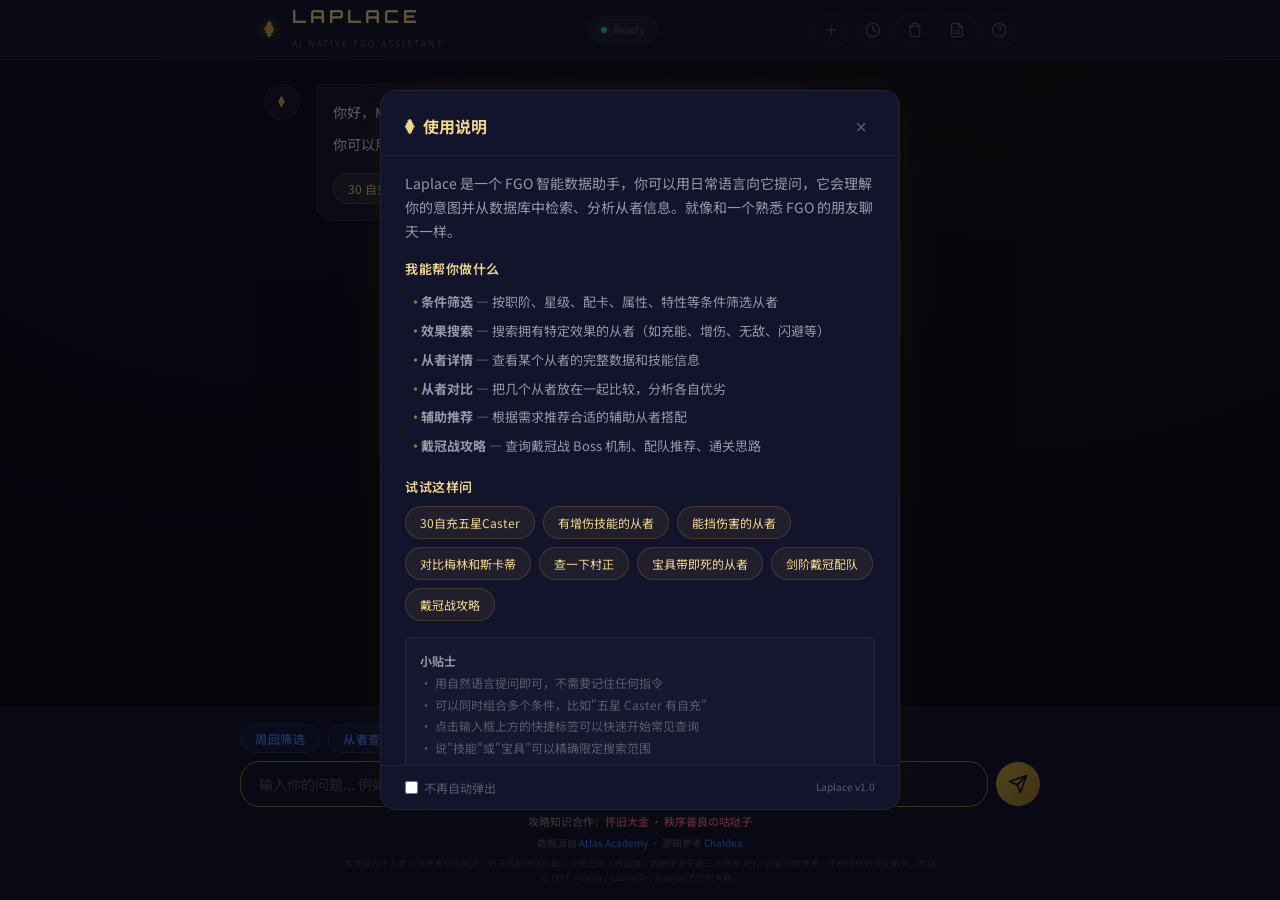
==== demo/index.html @ a83259a7 "feat(clarification): 执行层反馈式 Clarification 机制 - lookup_servant 改为 execute() 实现，保留所有匹配候选 - SkillExecut" ====
<!DOCTYPE html>
<html lang="zh-CN">
<head>
  <meta charset="UTF-8">
  <meta name="viewport" content="width=device-width, initial-scale=1.0">
  <meta name="description" content="Laplace — AI Native 对话式 FGO 数据助手">
  <title>Laplace — FGO 智能助手</title>
  <link rel="icon" type="image/svg+xml" href="favicon.svg">
  <link rel="preconnect" href="https://fonts.loli.net" crossorigin>
  <link rel="preconnect" href="https://gstatic.loli.net" crossorigin>
  <link href="https://fonts.loli.net/css2?family=Noto+Sans+SC:wght@400;500;700&family=Orbitron:wght@600;700&display=swap" rel="stylesheet">
  <link rel="stylesheet" href="style.css?v=18">
  <script src="marked.min.js"></script>
</head>
<body>
  <!-- Header -->
  <header id="app-header">
    <div class="header-content">
      <div class="logo-group">
        <div class="logo-icon">⧫</div>
        <div class="logo-text">
          <h1>LAPLACE</h1>
          <span class="tagline">AI Native FGO Assistant</span>
        </div>
      </div>
      <div class="model-badge" id="model-badge" title="当前 AI 模型">
        <span class="model-dot"></span>
        <span id="model-name">Ready</span>
      </div>
      <div class="header-actions">
        <button id="new-chat-btn" class="icon-btn" title="新建对话">
          <svg width="16" height="16" viewBox="0 0 24 24" fill="none" stroke="currentColor" stroke-width="2" stroke-linecap="round" stroke-linejoin="round">
            <line x1="12" y1="5" x2="12" y2="19"></line>
            <line x1="5" y1="12" x2="19" y2="12"></line>
          </svg>
        </button>
        <button id="history-btn" class="icon-btn" title="历史会话">
          <svg width="16" height="16" viewBox="0 0 24 24" fill="none" stroke="currentColor" stroke-width="2" stroke-linecap="round" stroke-linejoin="round">
            <circle cx="12" cy="12" r="10"></circle>
            <polyline points="12 6 12 12 16 14"></polyline>
          </svg>
        </button>
        <button id="clear-btn" class="icon-btn" title="清空当前对话">
          <svg width="16" height="16" viewBox="0 0 24 24" fill="none" stroke="currentColor" stroke-width="2" stroke-linecap="round" stroke-linejoin="round">
            <polyline points="3 6 5 6 21 6"></polyline>
            <path d="M19 6v14a2 2 0 0 1-2 2H7a2 2 0 0 1-2-2V6m3 0V4a2 2 0 0 1 2-2h4a2 2 0 0 1 2 2v2"></path>
          </svg>
        </button>
        <a href="changelog.html" class="icon-btn" title="更新日志" id="changelog-btn">
          <svg width="16" height="16" viewBox="0 0 24 24" fill="none" stroke="currentColor" stroke-width="2" stroke-linecap="round" stroke-linejoin="round">
            <path d="M14 2H6a2 2 0 0 0-2 2v16a2 2 0 0 0 2 2h12a2 2 0 0 0 2-2V8z"></path>
            <polyline points="14 2 14 8 20 8"></polyline>
            <line x1="16" y1="13" x2="8" y2="13"></line>
            <line x1="16" y1="17" x2="8" y2="17"></line>
          </svg>
        </a>
        <button id="help-btn" class="icon-btn" title="使用说明">
          <svg width="16" height="16" viewBox="0 0 24 24" fill="none" stroke="currentColor" stroke-width="2" stroke-linecap="round" stroke-linejoin="round">
            <circle cx="12" cy="12" r="10"></circle>
            <path d="M9.09 9a3 3 0 0 1 5.83 1c0 2-3 3-3 3"></path>
            <line x1="12" y1="17" x2="12.01" y2="17"></line>
          </svg>
        </button>
      </div>
    </div>
  </header>

  <!-- Chat Area -->
  <main id="chat-container">
    <div class="chat-messages" id="chat-messages">
      <!-- Welcome message will be injected by app.js -->
    </div>
  </main>

  <!-- Chat Input -->
  <div id="chat-input-area">
    <div id="preset-bar" class="preset-bar">
      <!-- Preset tabs rendered by app.js -->
    </div>
    <div class="input-wrapper">
      <span id="preset-pill" class="preset-pill hidden"></span>
      <input type="text" id="chat-input" placeholder="输入你的问题... 例如「30 自充的从者有哪些」" autocomplete="off">
      <button id="send-btn" title="发送">
        <svg width="20" height="20" viewBox="0 0 24 24" fill="none" stroke="currentColor" stroke-width="2" stroke-linecap="round" stroke-linejoin="round">
          <line x1="22" y1="2" x2="11" y2="13"></line>
          <polygon points="22 2 15 22 11 13 2 9 22 2"></polygon>
        </svg>
      </button>
    </div>
    <div class="input-footer">
      <span class="credit-line">攻略知识合作：<a href="https://space.bilibili.com/1620123701" target="_blank" class="credit-link">怀旧大金</a> · <a href="https://space.bilibili.com/21840109" target="_blank" class="credit-link">秩序善良の咕哒子</a></span>
      <span>数据源自 <a href="https://atlasacademy.io/" target="_blank">Atlas Academy</a> · 逻辑参考 <a href="https://github.com/chaldea-center/chaldea" target="_blank">Chaldea</a></span>
      <span class="disclaimer">本项目为个人学习与技术验证用途，处于内部测试阶段，尚未正式上线运营。数据来源于第三方开源 API，内容仅供参考，不构成任何商业服务。本站与 TYPE-MOON / Lasengle / Aniplex 无任何关联。</span>
    </div>
  </div>

  <script src="app.js?v=22"></script>
</body>
</html>
---- demo/style.css ----
/* ==============================================
   Laplace — Design System v2
   AI Native Chat UI + FGO Dark Theme
   ============================================== */

/* --- CSS Custom Properties --- */
:root {
  --bg-primary: #0a0b1a;
  --bg-secondary: #12142b;
  --bg-card: #191c3a;
  --bg-card-hover: #222550;
  --bg-glass: rgba(25, 28, 58, 0.85);
  --bg-input: #151730;

  --accent-gold: #d4a843;
  --accent-gold-dim: #9a7a30;
  --accent-blue: #4a7dff;
  --accent-purple: #8b5cf6;
  --accent-cyan: #22d3ee;
  --accent-green: #34d399;

  --text-primary: #e8e6f0;
  --text-secondary: #9896a8;
  --text-muted: #5c5a6e;
  --text-gold: #f0d78c;

  --border-subtle: rgba(255, 255, 255, 0.06);
  --border-gold: rgba(212, 168, 67, 0.3);

  --rarity-5: #f5c842;
  --rarity-4: #d4a843;
  --rarity-3: #c0c0c0;
  --rarity-2: #cd7f32;
  --rarity-1: #cd7f32;
  --rarity-0: #808080;

  --font-body: 'Noto Sans SC', -apple-system, BlinkMacSystemFont, sans-serif;
  --font-display: 'Orbitron', sans-serif;

  --space-xs: 4px;
  --space-sm: 8px;
  --space-md: 16px;
  --space-lg: 24px;
  --space-xl: 32px;
  --space-2xl: 48px;

  --radius-sm: 6px;
  --radius-md: 10px;
  --radius-lg: 16px;
  --radius-xl: 20px;

  --shadow-card: 0 4px 24px rgba(0, 0, 0, 0.4);
  --shadow-glow: 0 0 20px rgba(212, 168, 67, 0.15);

  --header-height: 60px;
  --input-area-height: 100px;
}

/* --- Reset --- */
*, *::before, *::after {
  margin: 0;
  padding: 0;
  box-sizing: border-box;
}

html, body {
  height: 100%;
  scroll-behavior: smooth;
}

body {
  font-family: var(--font-body);
  background: var(--bg-primary);
  color: var(--text-primary);
  line-height: 1.6;
  overflow: hidden;
  display: flex;
  flex-direction: column;
  background-image:
    radial-gradient(ellipse at 20% 0%, rgba(138, 92, 246, 0.08) 0%, transparent 50%),
    radial-gradient(ellipse at 80% 0%, rgba(212, 168, 67, 0.06) 0%, transparent 50%);
}

/* --- Header --- */
#app-header {
  height: var(--header-height);
  flex-shrink: 0;
  background: var(--bg-glass);
  backdrop-filter: blur(20px);
  -webkit-backdrop-filter: blur(20px);
  border-bottom: 1px solid var(--border-subtle);
  z-index: 100;
}

.header-content {
  max-width: 800px;
  height: 100%;
  margin: 0 auto;
  padding: 0 var(--space-lg);
  display: flex;
  align-items: center;
  justify-content: space-between;
  overflow: hidden;
}

.logo-group {
  display: flex;
  align-items: center;
  gap: var(--space-md);
}

.logo-icon {
  font-size: 24px;
  color: var(--accent-gold);
  text-shadow: 0 0 12px rgba(212, 168, 67, 0.5);
  animation: pulse-glow 3s ease-in-out infinite;
}

@keyframes pulse-glow {
  0%, 100% { text-shadow: 0 0 12px rgba(212, 168, 67, 0.5); }
  50% { text-shadow: 0 0 24px rgba(212, 168, 67, 0.8); }
}

.logo-text h1 {
  font-family: var(--font-display);
  font-size: 18px;
  font-weight: 700;
  letter-spacing: 4px;
  color: var(--text-gold);
  line-height: 1.2;
  white-space: nowrap;
}

.tagline {
  font-size: 9px;
  letter-spacing: 2px;
  color: var(--text-muted);
  text-transform: uppercase;
  white-space: nowrap;
}

.model-badge {
  display: flex;
  align-items: center;
  gap: 6px;
  font-size: 11px;
  color: var(--text-muted);
  background: rgba(255,255,255,0.04);
  padding: 4px 12px;
  border-radius: 20px;
  border: 1px solid var(--border-subtle);
}

.model-dot {
  width: 6px;
  height: 6px;
  border-radius: 50%;
  background: var(--accent-green);
  box-shadow: 0 0 6px rgba(52, 211, 153, 0.5);
}

/* --- Chat Container --- */
#chat-container {
  flex: 1;
  overflow-y: auto;
  overflow-x: hidden;
  scroll-behavior: smooth;
}

.chat-messages {
  max-width: 800px;
  margin: 0 auto;
  padding: var(--space-lg);
  padding-bottom: var(--space-2xl);
  display: flex;
  flex-direction: column;
  gap: var(--space-lg);
}

/* --- Messages --- */
.message {
  display: flex;
  gap: var(--space-md);
  animation: msg-fade-in 0.3s ease both;
}

@keyframes msg-fade-in {
  from { opacity: 0; transform: translateY(8px); }
  to { opacity: 1; transform: translateY(0); }
}

.user-message {
  flex-direction: row-reverse;
}

.message-avatar {
  width: 36px;
  height: 36px;
  border-radius: 50%;
  display: flex;
  align-items: center;
  justify-content: center;
  font-size: 16px;
  flex-shrink: 0;
  background: var(--bg-card);
  border: 1px solid var(--border-subtle);
  color: var(--accent-gold);
}

.user-message .message-avatar {
  background: rgba(139, 92, 246, 0.15);
  color: var(--accent-purple);
  border-color: rgba(139, 92, 246, 0.3);
}

.message-content {
  max-width: 85%;
  min-width: 0;
}

.message-bubble {
  padding: var(--space-md);
  border-radius: var(--radius-lg);
  line-height: 1.7;
  font-size: 14px;
}

.assistant-message .message-bubble {
  background: var(--bg-card);
  border: 1px solid var(--border-subtle);
  border-top-left-radius: var(--space-xs);
}

.user-message .message-bubble {
  background: rgba(139, 92, 246, 0.15);
  border: 1px solid rgba(139, 92, 246, 0.2);
  border-top-right-radius: var(--space-xs);
  color: var(--text-primary);
}

.message-bubble p {
  margin-bottom: var(--space-sm);
}

.message-bubble p:last-child {
  margin-bottom: 0;
}

.message-bubble strong {
  color: var(--accent-gold);
  font-weight: 600;
}

.message-bubble ul,
.message-bubble ol {
  margin-top: var(--space-xs);
  margin-bottom: var(--space-sm);
  padding-left: var(--space-xl);
}

.message-bubble li {
  margin-bottom: 4px;
}

/* --- Suggestion Chips --- */
.suggestion-chips {
  display: flex;
  flex-wrap: wrap;
  gap: var(--space-sm);
  margin-top: var(--space-md);
}

.chip {
  background: rgba(212, 168, 67, 0.1);
  border: 1px solid rgba(212, 168, 67, 0.25);
  color: var(--text-gold);
  padding: 6px 14px;
  border-radius: 20px;
  font-size: 12px;
  font-family: var(--font-body);
  cursor: pointer;
  transition: all 0.2s;
}

.chip:hover {
  background: rgba(212, 168, 67, 0.2);
  border-color: var(--accent-gold);
  transform: translateY(-1px);
}

/* --- Servant Cards in Chat --- */
.chat-cards-grid {
  display: flex;
  flex-wrap: wrap;
  gap: var(--space-sm);
  margin-top: var(--space-md);
}

.chat-card {
  background: rgba(0, 0, 0, 0.25);
  border: 1px solid var(--border-subtle);
  border-radius: var(--radius-md);
  display: flex;
  flex-direction: column;
  gap: var(--space-xs);
  padding: var(--space-sm) var(--space-md);
  flex: 1 1 240px;
  max-width: 340px;
  transition: border-color 0.2s, transform 0.2s;
  animation: card-fade-in 0.3s ease both;
}

.chat-card-row {
  display: flex;
  align-items: center;
  gap: var(--space-sm);
}

@keyframes card-fade-in {
  from { opacity: 0; transform: translateY(6px); }
  to { opacity: 1; transform: translateY(0); }
}

.chat-card:hover {
  border-color: var(--border-gold);
  transform: translateY(-2px);
}

.chat-card-face {
  width: 42px;
  height: 42px;
  border-radius: var(--radius-sm);
  overflow: hidden;
  flex-shrink: 0;
  position: relative;
}

.chat-card-face img {
  width: 100%;
  height: 100%;
  object-fit: cover;
  display: block;
}

.chat-card-face-border {
  position: absolute;
  inset: 0;
  border-radius: var(--radius-sm);
  pointer-events: none;
}

.rarity-5 .chat-card-face-border { border: 2px solid var(--rarity-5); box-shadow: 0 0 6px rgba(245, 200, 66, 0.2); }
.rarity-4 .chat-card-face-border { border: 2px solid var(--rarity-4); }
.rarity-3 .chat-card-face-border { border: 2px solid var(--rarity-3); }
.rarity-2 .chat-card-face-border { border: 2px solid var(--rarity-2); }
.rarity-1 .chat-card-face-border { border: 2px solid var(--rarity-1); }
.rarity-0 .chat-card-face-border { border: 2px solid var(--rarity-0); }

.chat-card-info {
  flex: 1;
  min-width: 0;
}

.chat-card-name {
  font-size: 12px;
  font-weight: 700;
  color: var(--text-primary);
  white-space: nowrap;
  overflow: hidden;
  text-overflow: ellipsis;
}

.chat-card-meta {
  font-size: 10px;
  color: var(--text-secondary);
  display: flex;
  align-items: center;
  gap: 6px;
  margin-top: 2px;
}

.chat-card-stars {
  font-size: 9px;
  letter-spacing: 0.5px;
}

.rarity-5 .chat-card-stars { color: var(--rarity-5); }
.rarity-4 .chat-card-stars { color: var(--rarity-4); }
.rarity-3 .chat-card-stars { color: var(--rarity-3); }
.rarity-2 .chat-card-stars { color: var(--rarity-2); }
.rarity-1 .chat-card-stars { color: var(--rarity-1); }
.rarity-0 .chat-card-stars { color: var(--rarity-0); }

.chat-card-charge {
  font-family: var(--font-display);
  font-size: 10px;
  font-weight: 600;
  color: var(--accent-cyan);
  padding: 2px 6px;
  background: rgba(0, 200, 255, 0.08);
  border-radius: var(--radius-sm);
  width: fit-content;
}

.chat-card-tags {
  display: flex;
  flex-wrap: wrap;
  gap: 4px;
  margin-top: 4px;
}

.ce-tag {
  font-size: 10px;
  font-weight: 500;
  color: var(--text-secondary);
  padding: 1px 5px;
  background: rgba(255, 255, 255, 0.04);
  border: 1px solid rgba(255, 255, 255, 0.08);
  border-radius: 3px;
  white-space: nowrap;
}

/* --- Typing Indicator --- */
.typing-indicator {
  display: flex;
  gap: 4px;
  padding: 8px 0;
}

.typing-dot {
  width: 8px;
  height: 8px;
  background: var(--text-muted);
  border-radius: 50%;
  animation: typing-bounce 1.4s ease-in-out infinite;
}

.typing-dot:nth-child(2) { animation-delay: 0.15s; }
.typing-dot:nth-child(3) { animation-delay: 0.3s; }

@keyframes typing-bounce {
  0%, 60%, 100% { transform: translateY(0); opacity: 0.4; }
  30% { transform: translateY(-6px); opacity: 1; }
}

/* --- Thinking Steps --- */
.thinking-steps {
  display: flex;
  flex-direction: column;
  gap: 6px;
  margin-bottom: var(--space-md);
}

.thinking-step {
  display: flex;
  align-items: center;
  gap: var(--space-sm);
  font-size: 12px;
  color: var(--text-secondary);
  animation: msg-fade-in 0.3s ease both;
}

.thinking-step-icon {
  width: 16px;
  height: 16px;
  display: flex;
  align-items: center;
  justify-content: center;
  flex-shrink: 0;
  font-size: 11px;
  transition: color 0.3s ease;
}

.thinking-step-text {
  transition: color 0.3s ease;
}

.thinking-step.active .thinking-step-icon {
  color: var(--accent-gold);
  animation: pulse-glow 1.5s ease-in-out infinite;
}

.thinking-step.active .thinking-step-text {
  color: var(--text-primary);
}

/* 省略号循环动画 — 解决 active 状态静止感 */
.thinking-step.active .thinking-step-text::after {
  content: "";
  animation: ellipsis 1.4s steps(4, end) infinite;
}

@keyframes ellipsis {
  0%  { content: ""; }
  25% { content: "."; }
  50% { content: ".."; }
  75% { content: "..."; }
}

.thinking-step.completed .thinking-step-icon {
  color: var(--accent-green);
  animation: none;
}

.thinking-step.completed .thinking-step-text {
  color: var(--text-muted);
}

.thinking-step.completed .thinking-step-text::after {
  content: none;
}

.thinking-step.error .thinking-step-icon {
  color: #ef4444;
  animation: none;
}

.thinking-step-detail {
  font-size: 11px;
  color: var(--text-muted);
  margin-left: 24px;
  font-family: 'SF Mono', 'Menlo', monospace;
  word-break: break-all;
}

/* --- Stream Reveal (opacity 渐入) --- */
.stream-hidden {
  opacity: 0;
  transform: translateY(6px);
  transition: opacity 0.4s ease, transform 0.4s ease;
}

.chat-cards-grid:not(.stream-hidden),
.markdown-body:not(.stream-hidden) {
  opacity: 1;
  transform: translateY(0);
}

/* --- Stream Cursor --- */
.stream-cursor {
  display: inline-block;
  width: 2px;
  height: 1em;
  background: var(--accent-gold);
  margin-left: 2px;
  vertical-align: text-bottom;
  animation: cursor-blink 0.8s step-end infinite;
}

@keyframes cursor-blink {
  0%, 100% { opacity: 1; }
  50% { opacity: 0; }
}

/* --- Preset Bar (above input) --- */
.preset-bar {
  max-width: 800px;
  margin: 0 auto var(--space-sm);
  display: flex;
  flex-wrap: wrap;
  gap: var(--space-sm);
}

.preset-bar-tab {
  background: rgba(74, 125, 255, 0.08);
  border: 1px solid rgba(74, 125, 255, 0.2);
  color: var(--accent-blue);
  padding: 5px 14px;
  border-radius: 20px;
  font-size: 12px;
  font-family: var(--font-body);
  font-weight: 600;
  cursor: pointer;
  transition: all 0.2s;
  letter-spacing: 0.5px;
}

.preset-bar-tab:hover {
  background: rgba(74, 125, 255, 0.18);
  border-color: var(--accent-blue);
  transform: translateY(-1px);
  box-shadow: 0 2px 8px rgba(74, 125, 255, 0.12);
}

.preset-bar-tab.active {
  background: rgba(74, 125, 255, 0.22);
  border-color: var(--accent-blue);
  color: #fff;
  box-shadow: 0 2px 12px rgba(74, 125, 255, 0.2);
}

.preset-bar-tab:active {
  transform: translateY(0);
}

/* --- Preset Pill (inside input wrapper) --- */
.preset-pill {
  display: inline-flex;
  align-items: center;
  gap: 4px;
  background: rgba(74, 125, 255, 0.15);
  border: 1px solid rgba(74, 125, 255, 0.3);
  color: var(--accent-blue);
  padding: 4px 8px 4px 10px;
  border-radius: 14px;
  font-size: 12px;
  font-weight: 600;
  white-space: nowrap;
  flex-shrink: 0;
  animation: pill-pop-in 0.15s ease both;
}

.preset-pill.hidden {
  display: none;
}

@keyframes pill-pop-in {
  from { opacity: 0; transform: scale(0.9); }
  to { opacity: 1; transform: scale(1); }
}

.preset-pill-icon {
  font-size: 10px;
  opacity: 0.7;
}

.preset-pill-label {
  letter-spacing: 0.3px;
}

.preset-pill-close {
  background: none;
  border: none;
  color: var(--accent-blue);
  font-size: 14px;
  line-height: 1;
  cursor: pointer;
  padding: 0 2px;
  opacity: 0.6;
  transition: opacity 0.15s;
}

.preset-pill-close:hover {
  opacity: 1;
}

/* --- Chat Input Area --- */
#chat-input-area {
  flex-shrink: 0;
  background: var(--bg-glass);
  backdrop-filter: blur(20px);
  -webkit-backdrop-filter: blur(20px);
  border-top: 1px solid var(--border-subtle);
  padding: var(--space-md) var(--space-lg);
}

.input-wrapper {
  max-width: 800px;
  margin: 0 auto;
  display: flex;
  align-items: center;
  gap: var(--space-sm);
}

#chat-input {
  flex: 1;
  background: var(--bg-input);
  border: 1px solid var(--border-subtle);
  color: var(--text-primary);
  padding: 12px 18px;
  border-radius: var(--radius-xl);
  font-family: var(--font-body);
  font-size: 14px;
  outline: none;
  transition: border-color 0.25s;
}

#chat-input:focus {
  border-color: var(--accent-gold-dim);
}

#chat-input::placeholder {
  color: var(--text-muted);
}

#send-btn {
  width: 44px;
  height: 44px;
  border-radius: 50%;
  background: linear-gradient(135deg, var(--accent-gold) 0%, var(--accent-gold-dim) 100%);
  border: none;
  color: var(--bg-primary);
  cursor: pointer;
  display: flex;
  align-items: center;
  justify-content: center;
  flex-shrink: 0;
  transition: transform 0.2s, box-shadow 0.2s;
}

#send-btn:hover {
  transform: scale(1.05);
  box-shadow: 0 0 16px rgba(212, 168, 67, 0.4);
}

#send-btn:active {
  transform: scale(0.95);
}

#send-btn:disabled {
  opacity: 0.4;
  cursor: not-allowed;
  transform: none;
  box-shadow: none;
}

.input-footer {
  max-width: 800px;
  margin: 6px auto 0;
  text-align: center;
  font-size: 10px;
  color: var(--text-muted);
}

.input-footer a {
  color: var(--accent-blue);
  text-decoration: none;
}

.input-footer a:hover {
  color: var(--accent-cyan);
}

.input-footer .credit-line {
  display: block;
  margin-bottom: 4px;
  font-size: 11px;
  color: var(--text-secondary, #aaa);
}

.input-footer .credit-link {
  color: #FB7299;
  text-decoration: none;
  font-weight: 500;
}

.input-footer .credit-link:hover {
  color: #ff8fab;
  text-decoration: underline;
}

.input-footer .disclaimer {
  display: block;
  margin-top: 6px;
  font-size: 9px;
  color: var(--text-muted);
  opacity: 0.6;
  line-height: 1.5;
  max-width: 600px;
  margin-left: auto;
  margin-right: auto;
}

/* --- Error State --- */
.error-bubble {
  background: rgba(239, 68, 68, 0.1) !important;
  border-color: rgba(239, 68, 68, 0.2) !important;
  color: #fca5a5 !important;
}

/* --- Scrollbar --- */
#chat-container::-webkit-scrollbar {
  width: 6px;
}

#chat-container::-webkit-scrollbar-track {
  background: transparent;
}

#chat-container::-webkit-scrollbar-thumb {
  background: rgba(255, 255, 255, 0.1);
  border-radius: 3px;
}

#chat-container::-webkit-scrollbar-thumb:hover {
  background: rgba(255, 255, 255, 0.2);
}

/* --- Responsive --- */
@media (max-width: 768px) {
  /* Header: 隐藏 model-badge，缩小间距 */
  .model-badge { display: none; }
  .header-content { padding: 0 var(--space-md); }
  .logo-text h1 { font-size: 16px; letter-spacing: 3px; }
  .tagline { font-size: 8px; letter-spacing: 1.5px; }
  .header-actions { gap: 4px; margin-left: 8px; }
  .icon-btn { padding: 5px 6px; }

  /* Chat */
  .chat-messages { padding: var(--space-md); }
  .message-content { max-width: 90%; }
  .chat-card { flex: 0 1 calc(50% - 4px); max-width: none; min-width: 0; padding: var(--space-sm); }
  .chat-card-face { width: 36px; height: 36px; }
  .chat-card-name { font-size: 11px; }
  .chat-card-meta { font-size: 9px; }

  /* Input */
  #chat-input-area { padding: var(--space-sm) var(--space-md); }

  /* Preset bar: 横向滚动 */
  .preset-bar {
    flex-wrap: nowrap;
    overflow-x: auto;
    -webkit-overflow-scrolling: touch;
    scrollbar-width: none;
    padding-bottom: 2px;
  }
  .preset-bar::-webkit-scrollbar { display: none; }
  .preset-bar-tab { white-space: nowrap; flex-shrink: 0; }

  /* Help modal */
  .help-modal { width: 95%; max-height: 85vh; }
  .help-modal-body { padding: 12px 16px 16px; }
}

@media (max-width: 480px) {
  /* Header: 隐藏 tagline，进一步缩小 logo */
  .tagline { display: none; }
  .logo-text h1 { font-size: 15px; letter-spacing: 2px; }
  .logo-icon { font-size: 20px; }
  .logo-group { gap: var(--space-sm); }

  /* Input: 缩小 */
  #chat-input { padding: 10px 14px; font-size: 13px; }
  #send-btn { width: 40px; height: 40px; }

  /* Message: 头像缩小 */
  .message-avatar { width: 30px; height: 30px; font-size: 14px; }
  .message-bubble { font-size: 13px; padding: 12px; }

  /* Footer disclaimer 缩小 */
  .input-footer .disclaimer { font-size: 8px; }
}

@media (max-width: 360px) {
  /* 极窄屏：最小化 header */
  .logo-text h1 { font-size: 14px; letter-spacing: 1px; }
  .logo-icon { font-size: 18px; }
  .logo-group { gap: 6px; }
  .header-actions { gap: 2px; }
  .icon-btn { padding: 4px 5px; }

  /* 隐藏 disclaimer，太窄放不下 */
  .input-footer .disclaimer { display: none; }
}

/* --- Debug Panel (Ctrl+D) --- */
.debug-panel {
  position: fixed;
  bottom: 0;
  left: 0;
  right: 0;
  height: 36px;
  background: rgba(10, 11, 26, 0.92);
  border-top: 1px solid rgba(212, 168, 67, 0.3);
  display: flex;
  align-items: center;
  gap: 12px;
  padding: 0 16px;
  font-family: "SF Mono", "Fira Code", monospace;
  font-size: 12px;
  z-index: 9999;
  transition: transform 0.2s ease, opacity 0.2s ease;
}

.debug-panel.hidden {
  transform: translateY(100%);
  opacity: 0;
  pointer-events: none;
}

.debug-label {
  background: var(--accent-gold-dim);
  color: #000;
  font-size: 10px;
  font-weight: 700;
  padding: 2px 6px;
  border-radius: 3px;
  letter-spacing: 0.5px;
}

.debug-trace {
  color: var(--text-secondary);
}

.debug-trace #debug-trace-id {
  color: var(--accent-cyan);
  font-weight: 600;
}

.debug-copy {
  background: transparent;
  border: 1px solid var(--text-muted);
  color: var(--text-secondary);
  font-size: 11px;
  padding: 2px 8px;
  border-radius: 4px;
  cursor: pointer;
  transition: all 0.15s ease;
}

.debug-copy:hover {
  border-color: var(--accent-cyan);
  color: var(--accent-cyan);
}

/* --- Send Button Stop Mode --- */
#send-btn.stop-mode {
  background: linear-gradient(135deg, #e74c3c 0%, #c0392b 100%);
  animation: stop-pulse 1.5s ease-in-out infinite;
}
#send-btn.stop-mode:hover {
  box-shadow: 0 0 16px rgba(231, 76, 60, 0.5);
}
@keyframes stop-pulse {
  0%, 100% { opacity: 1; }
  50% { opacity: 0.75; }
}

/* --- Skeleton Placeholder --- */
.skeleton-placeholder { padding: 8px 0; }
.skeleton-line {
  height: 12px;
  margin-bottom: 10px;
  border-radius: 6px;
  background: linear-gradient(90deg, var(--bg-card) 25%, var(--bg-card-hover) 50%, var(--bg-card) 75%);
  background-size: 200% 100%;
  animation: shimmer 1.5s infinite;
}
.skeleton-line.w80 { width: 80%; }
.skeleton-line.w60 { width: 60%; }
.skeleton-line.w40 { width: 40%; }
@keyframes shimmer { to { background-position: -200% 0; } }

/* --- Toast --- */
.toast {
  position: fixed;
  bottom: 60px;
  left: 50%;
  transform: translateX(-50%) translateY(20px);
  padding: 10px 24px;
  border-radius: 8px;
  font-size: 13px;
  font-family: var(--font-body);
  z-index: 10000;
  opacity: 0;
  transition: opacity 0.3s, transform 0.3s;
  pointer-events: none;
  max-width: 90%;
  text-align: center;
}
.toast.visible {
  opacity: 1;
  transform: translateX(-50%) translateY(0);
}
.toast-error {
  background: rgba(239, 68, 68, 0.9);
  color: #fff;
  border: 1px solid rgba(239, 68, 68, 0.4);
}

/* --- Header Actions (History + Clear) --- */
.header-actions {
  display: flex;
  gap: 8px;
  margin-left: 12px;
}

.icon-btn {
  background: none;
  border: 1px solid var(--border-subtle);
  border-radius: 8px;
  padding: 6px 8px;
  color: var(--text-muted);
  cursor: pointer;
  transition: color 0.2s, border-color 0.2s;
  display: flex;
  align-items: center;
  justify-content: center;
}
.icon-btn:hover {
  color: var(--accent-gold);
  border-color: var(--border-gold);
}

/* --- History Panel --- */
.history-overlay {
  position: fixed;
  inset: 0;
  background: rgba(0, 0, 0, 0.5);
  z-index: 8000;
  opacity: 0;
  transition: opacity 0.25s ease;
  pointer-events: none;
}
.history-overlay.visible {
  opacity: 1;
  pointer-events: auto;
}

.history-panel {
  position: fixed;
  top: 0;
  left: 0;
  bottom: 0;
  width: 280px;
  background: var(--bg-secondary);
  border-right: 1px solid var(--border-subtle);
  z-index: 8001;
  transform: translateX(-100%);
  transition: transform 0.25s ease;
  display: flex;
  flex-direction: column;
}
.history-panel.visible {
  transform: translateX(0);
}

.history-panel-header {
  padding: 16px;
  border-bottom: 1px solid var(--border-subtle);
  display: flex;
  align-items: center;
  justify-content: space-between;
  flex-shrink: 0;
}
.history-panel-header h3 {
  font-size: 14px;
  font-weight: 600;
  color: var(--text-primary);
}
.history-header-actions {
  display: flex;
  align-items: center;
  gap: 8px;
}
.history-clear-all-btn {
  background: none;
  border: 1px solid rgba(239, 68, 68, 0.3);
  color: #fca5a5;
  font-size: 11px;
  padding: 3px 10px;
  border-radius: 4px;
  cursor: pointer;
  transition: all 0.2s;
}
.history-clear-all-btn:hover {
  background: rgba(239, 68, 68, 0.15);
  border-color: rgba(239, 68, 68, 0.5);
}
.history-close-btn {
  background: none;
  border: none;
  color: var(--text-muted);
  cursor: pointer;
  font-size: 18px;
  padding: 4px;
  transition: color 0.2s;
}
.history-close-btn:hover { color: var(--text-primary); }

.history-list {
  flex: 1;
  overflow-y: auto;
  padding: 8px;
}

.history-item {
  padding: 10px 12px;
  border-radius: var(--radius-sm);
  transition: background 0.15s;
  margin-bottom: 4px;
  display: flex;
  align-items: center;
  gap: 8px;
}
.history-item:hover {
  background: rgba(255, 255, 255, 0.05);
}
.history-item-body {
  flex: 1;
  min-width: 0;
  cursor: pointer;
}
.history-item-preview {
  font-size: 13px;
  color: var(--text-primary);
  white-space: nowrap;
  overflow: hidden;
  text-overflow: ellipsis;
}
.history-item-time {
  font-size: 10px;
  color: var(--text-muted);
  margin-top: 2px;
}
.history-item-delete {
  background: none;
  border: none;
  color: var(--text-muted);
  cursor: pointer;
  font-size: 16px;
  padding: 2px 6px;
  border-radius: 4px;
  opacity: 0;
  transition: opacity 0.15s, color 0.15s;
  flex-shrink: 0;
}
.history-item:hover .history-item-delete {
  opacity: 1;
}
.history-item-delete:hover {
  color: #ef4444;
}
.history-empty {
  text-align: center;
  color: var(--text-muted);
  font-size: 13px;
  padding: 32px 16px;
}

/* --- Help Modal --- */
.help-overlay {
  position: fixed;
  inset: 0;
  background: rgba(0, 0, 0, 0.6);
  z-index: 9000;
  opacity: 0;
  transition: opacity 0.25s ease;
  pointer-events: none;
  display: flex;
  align-items: center;
  justify-content: center;
}
.help-overlay.visible {
  opacity: 1;
  pointer-events: auto;
}

.help-modal {
  background: var(--bg-secondary);
  border: 1px solid var(--border-subtle);
  border-radius: var(--radius-lg);
  width: 90%;
  max-width: 520px;
  max-height: 80vh;
  display: flex;
  flex-direction: column;
  box-shadow: var(--shadow-card), 0 0 40px rgba(212, 168, 67, 0.08);
  transform: scale(0.95) translateY(10px);
  transition: transform 0.25s ease;
}
.help-overlay.visible .help-modal {
  transform: scale(1) translateY(0);
}

.help-modal-header {
  padding: 20px 24px 12px;
  display: flex;
  align-items: center;
  justify-content: space-between;
  border-bottom: 1px solid var(--border-subtle);
  flex-shrink: 0;
}
.help-modal-header h3 {
  font-size: 16px;
  font-weight: 700;
  color: var(--text-gold);
  display: flex;
  align-items: center;
  gap: 8px;
}
.help-modal-header h3 .help-icon {
  font-size: 20px;
}
.help-close-btn {
  background: none;
  border: none;
  color: var(--text-muted);
  cursor: pointer;
  font-size: 20px;
  padding: 4px 8px;
  border-radius: var(--radius-sm);
  transition: color 0.2s, background 0.2s;
}
.help-close-btn:hover {
  color: var(--text-primary);
  background: rgba(255, 255, 255, 0.06);
}

.help-modal-body {
  padding: 16px 24px 20px;
  overflow-y: auto;
  flex: 1;
}

.help-welcome {
  font-size: 14px;
  color: var(--text-secondary);
  line-height: 1.7;
  margin-bottom: 16px;
}

.help-section {
  margin-bottom: 16px;
}
.help-section-title {
  font-size: 13px;
  font-weight: 600;
  color: var(--text-gold);
  margin-bottom: 8px;
  letter-spacing: 0.5px;
}
.help-section ul {
  list-style: none;
  padding: 0;
}
.help-section li {
  font-size: 13px;
  color: var(--text-secondary);
  padding: 4px 0;
  padding-left: 16px;
  position: relative;
  line-height: 1.6;
}
.help-section li::before {
  content: "·";
  position: absolute;
  left: 4px;
  color: var(--accent-gold-dim);
  font-weight: bold;
}

.help-examples {
  display: flex;
  flex-wrap: wrap;
  gap: 8px;
  margin-top: 4px;
}
.help-example-chip {
  background: rgba(212, 168, 67, 0.08);
  border: 1px solid rgba(212, 168, 67, 0.2);
  color: var(--text-gold);
  font-size: 12px;
  padding: 6px 14px;
  border-radius: 20px;
  cursor: pointer;
  transition: all 0.2s;
  white-space: nowrap;
}
.help-example-chip:hover {
  background: rgba(212, 168, 67, 0.15);
  border-color: rgba(212, 168, 67, 0.4);
  transform: translateY(-1px);
}

.help-tips {
  font-size: 12px;
  color: var(--text-muted);
  line-height: 1.8;
  padding: 12px 14px;
  background: rgba(255, 255, 255, 0.02);
  border-radius: var(--radius-sm);
  border: 1px solid var(--border-subtle);
}
.help-tips strong {
  color: var(--text-secondary);
}

.help-modal-footer {
  padding: 12px 24px;
  border-top: 1px solid var(--border-subtle);
  display: flex;
  align-items: center;
  justify-content: space-between;
  flex-shrink: 0;
}
.help-dismiss-label {
  font-size: 12px;
  color: var(--text-muted);
  display: flex;
  align-items: center;
  gap: 6px;
  cursor: pointer;
  user-select: none;
}
.help-dismiss-label input[type="checkbox"] {
  accent-color: var(--accent-gold);
}
.help-version {
  font-size: 10px;
  color: var(--text-muted);
}

/* --- Rating Buttons --- */
.rating-group {
  display: flex;
  align-items: center;
  gap: 6px;
  margin-top: 16px;
  padding-top: 14px;
  border-top: 1px solid rgba(255, 255, 255, 0.06);
}

.rating-label {
  font-size: 11px;
  color: var(--text-muted);
  margin-right: 6px;
  letter-spacing: 0.02em;
}

.rating-btn {
  display: inline-flex;
  align-items: center;
  gap: 4px;
  padding: 5px 12px;
  border-radius: 20px;
  border: 1px solid rgba(255, 255, 255, 0.1);
  background: rgba(255, 255, 255, 0.03);
  color: var(--text-muted);
  font-size: 12px;
  cursor: pointer;
  transition: all 0.25s cubic-bezier(0.4, 0, 0.2, 1);
  user-select: none;
  line-height: 1;
}

.rating-btn .rating-emoji {
  font-size: 13px;
  transition: transform 0.25s;
}

.rating-btn:hover:not(:disabled) {
  border-color: rgba(212, 168, 67, 0.4);
  color: var(--text-primary);
  background: rgba(212, 168, 67, 0.06);
  transform: translateY(-1px);
}

.rating-btn:hover:not(:disabled) .rating-emoji {
  transform: scale(1.15);
}

.rating-btn:active:not(:disabled) {
  transform: translateY(0);
}

.rating-btn:disabled {
  opacity: 0.4;
  cursor: default;
  transform: none;
}

.rating-btn.active {
  opacity: 1;
  border-color: var(--accent-gold);
  color: var(--accent-gold);
  background: rgba(212, 168, 67, 0.1);
  box-shadow: 0 0 8px rgba(212, 168, 67, 0.15);
}

.rating-btn.active .rating-emoji {
  transform: scale(1.1);
}

/* ══════════════════════════════════════════════════════════
   Clarification（用户确认）组件
   ══════════════════════════════════════════════════════════ */

.clarification-group {
  margin-top: 4px;
  padding: 16px 18px;
  border-radius: var(--radius-md);
  background: rgba(255, 255, 255, 0.02);
  border: 1px solid var(--border-subtle);
  animation: fadeIn 0.35s ease;
}

.clarification-question {
  font-size: 13px;
  color: var(--text-secondary);
  margin-bottom: 14px;
  font-weight: 400;
  line-height: 1.5;
  letter-spacing: 0.01em;
}

.clarification-btn-row {
  display: flex;
  flex-direction: column;
  gap: 6px;
  margin-bottom: 14px;
  max-height: 280px;
  overflow-y: auto;
  scrollbar-width: thin;
  scrollbar-color: rgba(255, 255, 255, 0.1) transparent;
}

.clarification-option-btn {
  display: flex;
  align-items: center;
  gap: 10px;
  width: 100%;
  padding: 10px 14px;
  border-radius: var(--radius-sm);
  border: 1px solid rgba(255, 255, 255, 0.08);
  background: rgba(255, 255, 255, 0.02);
  color: var(--text-primary);
  font-size: 13px;
  cursor: pointer;
  transition: all 0.2s cubic-bezier(0.4, 0, 0.2, 1);
  text-align: left;
  line-height: 1.4;
}

.clarification-option-btn .option-indicator {
  width: 16px;
  height: 16px;
  border-radius: 50%;
  border: 1.5px solid rgba(255, 255, 255, 0.15);
  flex-shrink: 0;
  transition: all 0.2s ease;
  display: flex;
  align-items: center;
  justify-content: center;
}

.clarification-option-btn .option-label {
  flex: 1;
}

.clarification-option-btn:hover:not(:disabled) {
  border-color: rgba(212, 168, 67, 0.35);
  background: rgba(212, 168, 67, 0.05);
}

.clarification-option-btn:hover:not(:disabled) .option-indicator {
  border-color: rgba(212, 168, 67, 0.5);
}

.clarification-option-btn:disabled {
  opacity: 0.4;
  cursor: default;
}

.clarification-option-btn.selected {
  border-color: rgba(212, 168, 67, 0.5);
  background: rgba(212, 168, 67, 0.08);
}

.clarification-option-btn.selected .option-indicator {
  border-color: var(--accent-gold);
  background: var(--accent-gold);
}

.clarification-option-btn.selected .option-indicator::after {
  content: "✓";
  font-size: 10px;
  color: var(--bg-primary);
  font-weight: 700;
}

.clarification-divider {
  display: flex;
  align-items: center;
  gap: 10px;
  margin-bottom: 10px;
  color: var(--text-muted);
  font-size: 11px;
}

.clarification-divider::before,
.clarification-divider::after {
  content: "";
  flex: 1;
  height: 1px;
  background: var(--border-subtle);
}

.clarification-input-row {
  display: flex;
  gap: 8px;
  align-items: center;
}

.clarification-input {
  flex: 1;
  padding: 9px 14px;
  border-radius: var(--radius-sm);
  border: 1px solid rgba(255, 255, 255, 0.08);
  background: rgba(255, 255, 255, 0.02);
  color: var(--text-primary);
  font-size: 13px;
  outline: none;
  transition: border-color 0.2s ease;
}

.clarification-input:focus {
  border-color: rgba(212, 168, 67, 0.4);
}

.clarification-input::placeholder {
  color: var(--text-muted);
}

.clarification-input:disabled {
  opacity: 0.4;
  cursor: default;
}

.clarification-submit-btn {
  flex-shrink: 0;
  padding: 9px 16px;
  border-radius: var(--radius-sm);
  border: 1px solid rgba(212, 168, 67, 0.3);
  background: rgba(212, 168, 67, 0.08);
  color: var(--accent-gold);
  font-size: 12px;
  font-weight: 500;
  cursor: pointer;
  transition: all 0.2s ease;
  letter-spacing: 0.02em;
}

.clarification-submit-btn:hover:not(:disabled) {
  background: rgba(212, 168, 67, 0.15);
  border-color: rgba(212, 168, 67, 0.5);
}

.clarification-submit-btn:disabled {
  opacity: 0.4;
  cursor: default;
}
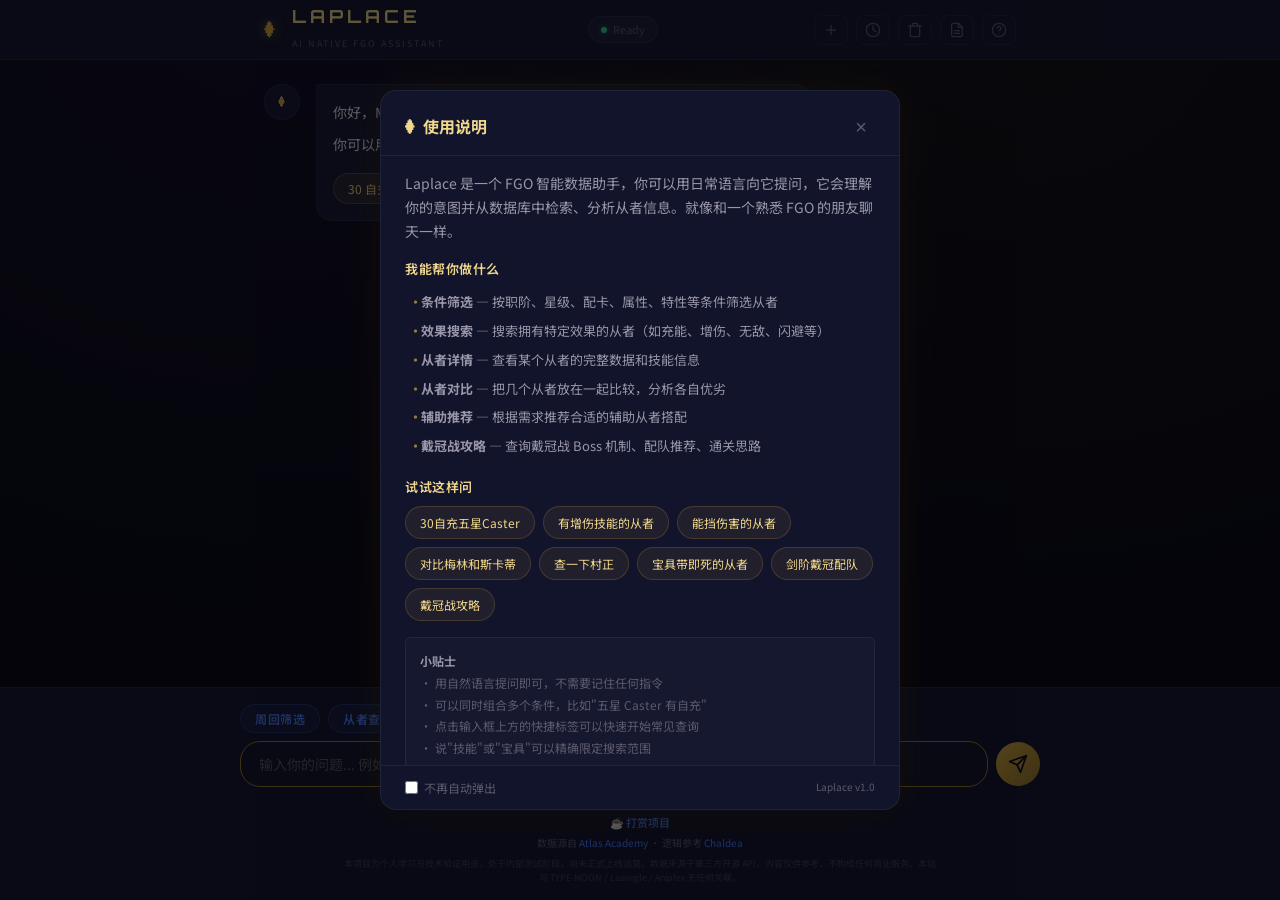
==== commit 3be99ce1: "feat(support): add donation support with afdian and QR codes - Add support modal with afdian link, W" ====
--- a/demo/index.html
+++ b/demo/index.html
@@ -9,7 +9,7 @@
   <link rel="preconnect" href="https://fonts.loli.net" crossorigin>
   <link rel="preconnect" href="https://gstatic.loli.net" crossorigin>
   <link href="https://fonts.loli.net/css2?family=Noto+Sans+SC:wght@400;500;700&family=Orbitron:wght@600;700&display=swap" rel="stylesheet">
-  <link rel="stylesheet" href="style.css?v=18">
+  <link rel="stylesheet" href="style.css?v=19">
   <script src="marked.min.js"></script>
 </head>
 <body>
@@ -89,11 +89,43 @@
     </div>
     <div class="input-footer">
       <span class="credit-line">攻略知识合作：<a href="https://space.bilibili.com/1620123701" target="_blank" class="credit-link">怀旧大金</a> · <a href="https://space.bilibili.com/21840109" target="_blank" class="credit-link">秩序善良の咕哒子</a></span>
+      <span class="support-line"><a href="javascript:void(0)" id="support-btn" class="support-link">☕ 打赏项目</a></span>
       <span>数据源自 <a href="https://atlasacademy.io/" target="_blank">Atlas Academy</a> · 逻辑参考 <a href="https://github.com/chaldea-center/chaldea" target="_blank">Chaldea</a></span>
       <span class="disclaimer">本项目为个人学习与技术验证用途，处于内部测试阶段，尚未正式上线运营。数据来源于第三方开源 API，内容仅供参考，不构成任何商业服务。本站与 TYPE-MOON / Lasengle / Aniplex 无任何关联。</span>
     </div>
   </div>
 
-  <script src="app.js?v=22"></script>
+  <!-- Support Modal -->
+  <div id="support-overlay" class="support-overlay">
+    <div class="support-modal">
+      <button class="help-close-btn" id="support-close-btn">&times;</button>
+      <div class="support-modal-header">
+        <h2>☕ 打赏 Laplace</h2>
+        <p class="support-subtitle">如果 Laplace 帮到了你，可以请作者喝杯咖啡</p>
+      </div>
+      <div class="support-modal-body">
+        <a href="https://afdian.com/a/laplace-fgo" target="_blank" rel="noopener noreferrer" class="support-afdian-btn">
+          <span class="afdian-icon">⚡</span>
+          <span>在爱发电支持</span>
+        </a>
+        <div class="support-qrcode-section">
+          <p class="qrcode-label">或扫码直接支持</p>
+          <div class="qrcode-row">
+            <div class="qrcode-item">
+              <img src="微信收款码.JPG" alt="微信收款码" class="qrcode-img">
+              <span>微信</span>
+            </div>
+            <div class="qrcode-item">
+              <img src="支付宝收款码.JPG" alt="支付宝收款码" class="qrcode-img">
+              <span>支付宝</span>
+            </div>
+          </div>
+        </div>
+      </div>
+      <p class="support-footer-note">所有收入将用于 API 调用和服务器运行成本</p>
+    </div>
+  </div>
+
+  <script src="app.js?v=24"></script>
 </body>
 </html>
--- a/demo/style.css
+++ b/demo/style.css
@@ -852,6 +852,169 @@
 
   /* 隐藏 disclaimer，太窄放不下 */
   .input-footer .disclaimer { display: none; }
+}
+
+/* --- Support / Donation --- */
+.support-line {
+  display: block;
+  margin: 3px 0;
+}
+
+.support-link {
+  color: var(--accent-gold);
+  text-decoration: none;
+  font-weight: 500;
+  font-size: 11px;
+  transition: color 0.2s;
+}
+
+.support-link:hover {
+  color: var(--text-gold);
+  text-decoration: underline;
+}
+
+.support-overlay {
+  position: fixed;
+  inset: 0;
+  background: rgba(0, 0, 0, 0.6);
+  z-index: 9000;
+  opacity: 0;
+  transition: opacity 0.25s ease;
+  pointer-events: none;
+  display: flex;
+  align-items: center;
+  justify-content: center;
+}
+.support-overlay.visible {
+  opacity: 1;
+  pointer-events: auto;
+}
+
+.support-modal {
+  position: relative;
+  background: var(--bg-card);
+  border: 1px solid var(--border-gold);
+  border-radius: var(--radius-lg);
+  max-width: 380px;
+  width: 90%;
+  padding: var(--space-xl) var(--space-lg);
+  text-align: center;
+  box-shadow: 0 24px 80px rgba(0, 0, 0, 0.6), 0 0 40px rgba(212, 168, 67, 0.08);
+  transform: scale(0.95) translateY(10px);
+  transition: transform 0.25s ease;
+}
+.support-overlay.visible .support-modal {
+  transform: scale(1) translateY(0);
+}
+
+.support-modal-header h2 {
+  font-family: var(--font-body);
+  font-size: 20px;
+  font-weight: 700;
+  color: var(--text-gold);
+  margin: 0 0 8px;
+}
+
+.support-subtitle {
+  font-size: 13px;
+  color: var(--text-secondary);
+  margin: 0 0 var(--space-lg);
+  line-height: 1.5;
+}
+
+.support-modal-body {
+  display: flex;
+  flex-direction: column;
+  gap: var(--space-lg);
+}
+
+.support-afdian-btn {
+  display: inline-flex;
+  align-items: center;
+  justify-content: center;
+  gap: 8px;
+  padding: 12px 24px;
+  background: linear-gradient(135deg, var(--accent-gold-dim), var(--accent-gold));
+  color: #0a0b1a;
+  font-size: 15px;
+  font-weight: 700;
+  border-radius: var(--radius-md);
+  text-decoration: none;
+  transition: filter 0.2s, transform 0.15s;
+}
+
+.support-afdian-btn:hover {
+  filter: brightness(1.15);
+  transform: translateY(-1px);
+}
+
+.support-afdian-btn:active {
+  transform: translateY(0);
+}
+
+.afdian-icon {
+  font-size: 18px;
+}
+
+.support-qrcode-section {
+  display: flex;
+  flex-direction: column;
+  align-items: center;
+  gap: var(--space-md);
+}
+
+.qrcode-label {
+  font-size: 12px;
+  color: var(--text-muted);
+  margin: 0;
+}
+
+.qrcode-row {
+  display: flex;
+  gap: var(--space-lg);
+  justify-content: center;
+}
+
+.qrcode-item {
+  display: flex;
+  flex-direction: column;
+  align-items: center;
+  gap: 6px;
+}
+
+.qrcode-item span {
+  font-size: 11px;
+  color: var(--text-secondary);
+}
+
+.qrcode-img {
+  width: 140px;
+  height: 140px;
+  border-radius: var(--radius-sm);
+  border: 2px solid rgba(255, 255, 255, 0.1);
+  background: #fff;
+  object-fit: contain;
+}
+
+.support-footer-note {
+  font-size: 11px;
+  color: var(--text-muted);
+  margin: var(--space-lg) 0 0;
+  opacity: 0.7;
+}
+
+@media (max-width: 480px) {
+  .support-modal {
+    padding: var(--space-lg) var(--space-md);
+  }
+  .qrcode-img {
+    width: 110px;
+    height: 110px;
+  }
+  .support-afdian-btn {
+    font-size: 14px;
+    padding: 10px 20px;
+  }
 }
 
 /* --- Debug Panel (Ctrl+D) --- */
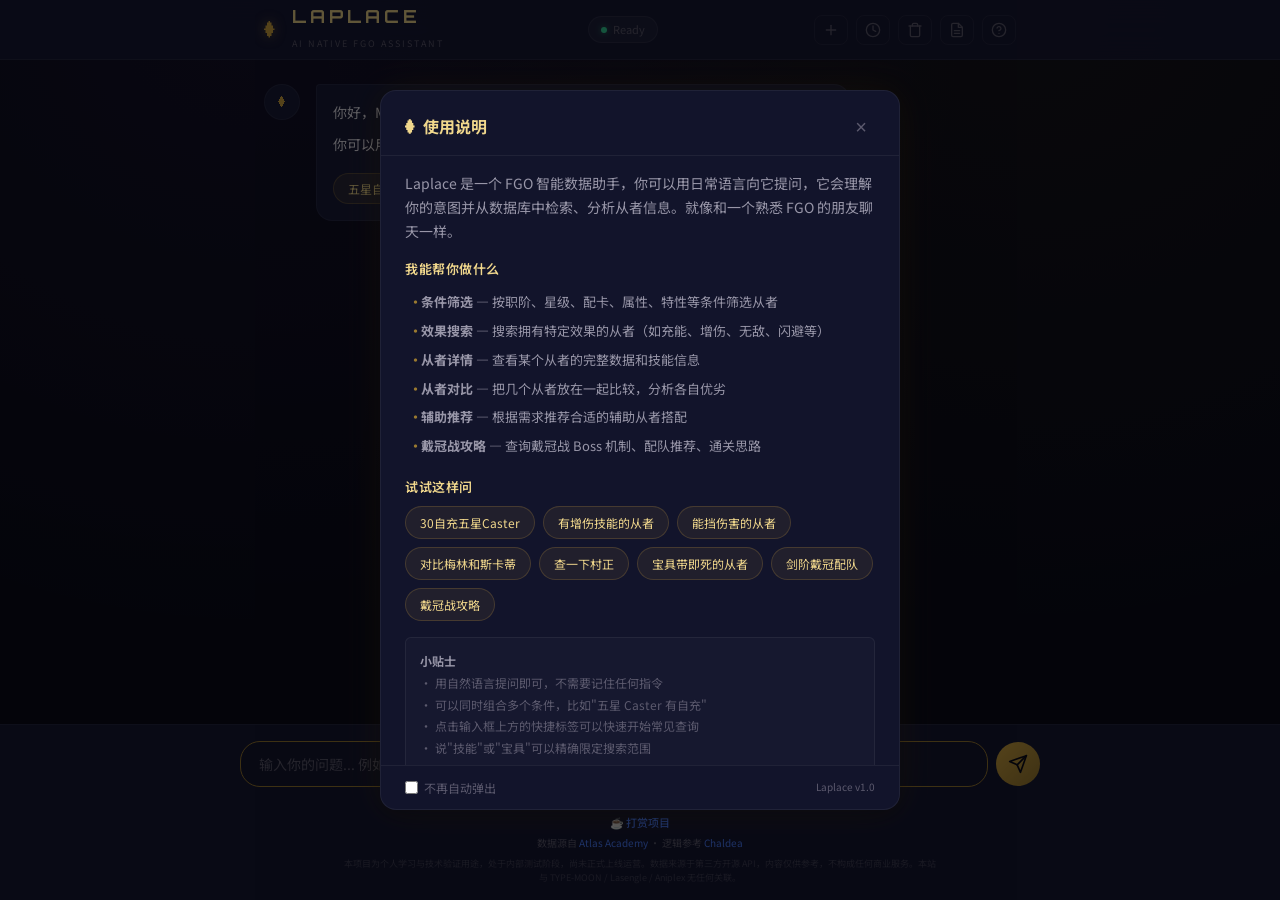
==== commit aa2fd3bc: "refactor(demo): consolidate quick entry — remove preset bar, update welcome chips - Replace 4 homoge" ====
--- a/demo/index.html
+++ b/demo/index.html
@@ -9,7 +9,7 @@
   <link rel="preconnect" href="https://fonts.loli.net" crossorigin>
   <link rel="preconnect" href="https://gstatic.loli.net" crossorigin>
   <link href="https://fonts.loli.net/css2?family=Noto+Sans+SC:wght@400;500;700&family=Orbitron:wght@600;700&display=swap" rel="stylesheet">
-  <link rel="stylesheet" href="style.css?v=19">
+  <link rel="stylesheet" href="style.css?v=20">
   <script src="marked.min.js"></script>
 </head>
 <body>
@@ -74,11 +74,7 @@
 
   <!-- Chat Input -->
   <div id="chat-input-area">
-    <div id="preset-bar" class="preset-bar">
-      <!-- Preset tabs rendered by app.js -->
-    </div>
     <div class="input-wrapper">
-      <span id="preset-pill" class="preset-pill hidden"></span>
       <input type="text" id="chat-input" placeholder="输入你的问题... 例如「30 自充的从者有哪些」" autocomplete="off">
       <button id="send-btn" title="发送">
         <svg width="20" height="20" viewBox="0 0 24 24" fill="none" stroke="currentColor" stroke-width="2" stroke-linecap="round" stroke-linejoin="round">
@@ -126,6 +122,6 @@
     </div>
   </div>
 
-  <script src="app.js?v=24"></script>
+  <script src="app.js?v=25"></script>
 </body>
 </html>
--- a/demo/style.css
+++ b/demo/style.css
@@ -550,98 +550,6 @@
 @keyframes cursor-blink {
   0%, 100% { opacity: 1; }
   50% { opacity: 0; }
-}
-
-/* --- Preset Bar (above input) --- */
-.preset-bar {
-  max-width: 800px;
-  margin: 0 auto var(--space-sm);
-  display: flex;
-  flex-wrap: wrap;
-  gap: var(--space-sm);
-}
-
-.preset-bar-tab {
-  background: rgba(74, 125, 255, 0.08);
-  border: 1px solid rgba(74, 125, 255, 0.2);
-  color: var(--accent-blue);
-  padding: 5px 14px;
-  border-radius: 20px;
-  font-size: 12px;
-  font-family: var(--font-body);
-  font-weight: 600;
-  cursor: pointer;
-  transition: all 0.2s;
-  letter-spacing: 0.5px;
-}
-
-.preset-bar-tab:hover {
-  background: rgba(74, 125, 255, 0.18);
-  border-color: var(--accent-blue);
-  transform: translateY(-1px);
-  box-shadow: 0 2px 8px rgba(74, 125, 255, 0.12);
-}
-
-.preset-bar-tab.active {
-  background: rgba(74, 125, 255, 0.22);
-  border-color: var(--accent-blue);
-  color: #fff;
-  box-shadow: 0 2px 12px rgba(74, 125, 255, 0.2);
-}
-
-.preset-bar-tab:active {
-  transform: translateY(0);
-}
-
-/* --- Preset Pill (inside input wrapper) --- */
-.preset-pill {
-  display: inline-flex;
-  align-items: center;
-  gap: 4px;
-  background: rgba(74, 125, 255, 0.15);
-  border: 1px solid rgba(74, 125, 255, 0.3);
-  color: var(--accent-blue);
-  padding: 4px 8px 4px 10px;
-  border-radius: 14px;
-  font-size: 12px;
-  font-weight: 600;
-  white-space: nowrap;
-  flex-shrink: 0;
-  animation: pill-pop-in 0.15s ease both;
-}
-
-.preset-pill.hidden {
-  display: none;
-}
-
-@keyframes pill-pop-in {
-  from { opacity: 0; transform: scale(0.9); }
-  to { opacity: 1; transform: scale(1); }
-}
-
-.preset-pill-icon {
-  font-size: 10px;
-  opacity: 0.7;
-}
-
-.preset-pill-label {
-  letter-spacing: 0.3px;
-}
-
-.preset-pill-close {
-  background: none;
-  border: none;
-  color: var(--accent-blue);
-  font-size: 14px;
-  line-height: 1;
-  cursor: pointer;
-  padding: 0 2px;
-  opacity: 0.6;
-  transition: opacity 0.15s;
-}
-
-.preset-pill-close:hover {
-  opacity: 1;
 }
 
 /* --- Chat Input Area --- */
@@ -806,17 +714,6 @@
 
   /* Input */
   #chat-input-area { padding: var(--space-sm) var(--space-md); }
-
-  /* Preset bar: 横向滚动 */
-  .preset-bar {
-    flex-wrap: nowrap;
-    overflow-x: auto;
-    -webkit-overflow-scrolling: touch;
-    scrollbar-width: none;
-    padding-bottom: 2px;
-  }
-  .preset-bar::-webkit-scrollbar { display: none; }
-  .preset-bar-tab { white-space: nowrap; flex-shrink: 0; }
 
   /* Help modal */
   .help-modal { width: 95%; max-height: 85vh; }
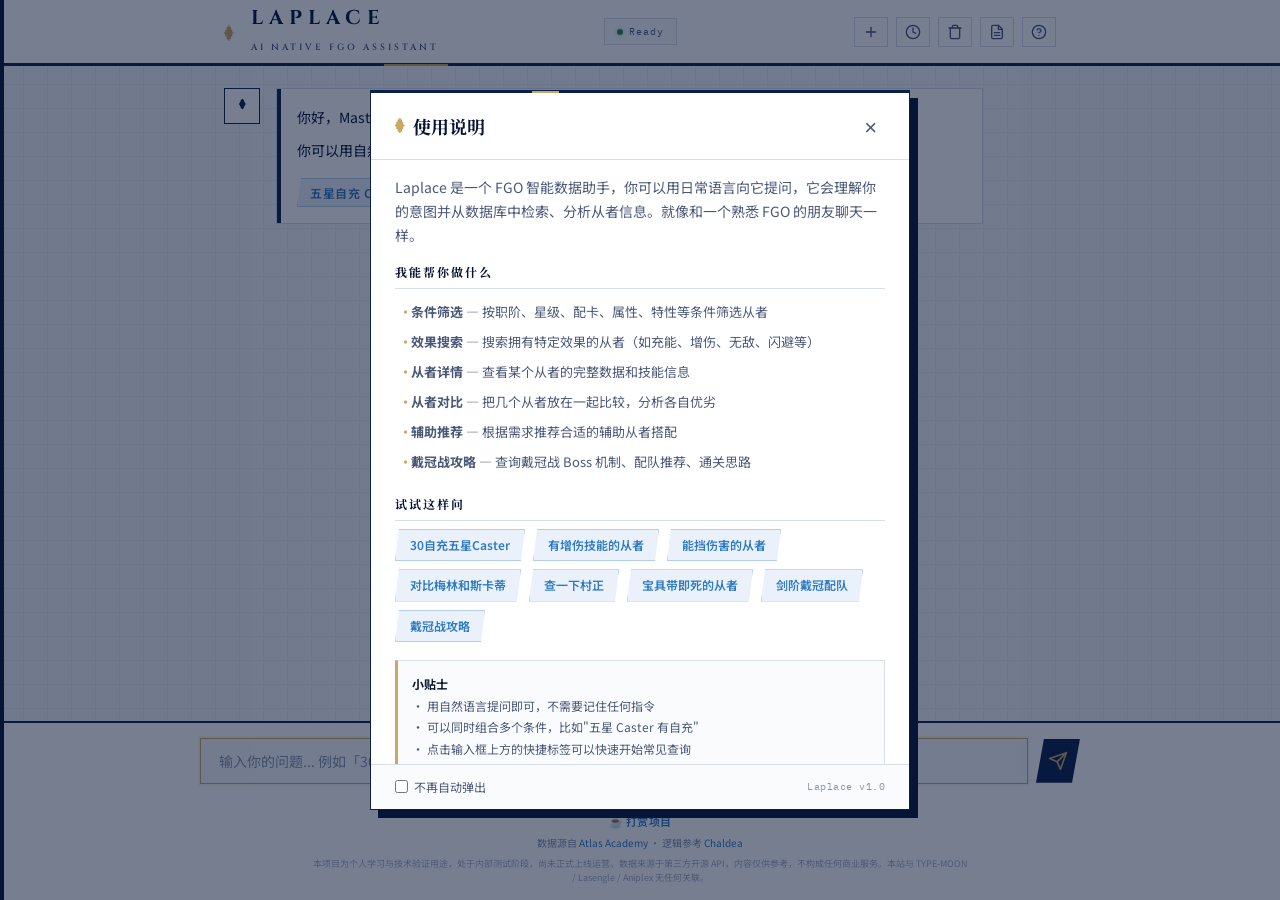
==== commit 23108226: "feat(ui): v0.4.2 全站视觉重构 — FGO 档案室风格 Features: - 视觉系统升级到 v3.0「迦勒底档案室」：纸白 #F5F6F8 + 海军蓝 #0A1F4A + 古金 #" ====
--- a/demo/index.html
+++ b/demo/index.html
@@ -8,8 +8,8 @@
   <link rel="icon" type="image/svg+xml" href="favicon.svg">
   <link rel="preconnect" href="https://fonts.loli.net" crossorigin>
   <link rel="preconnect" href="https://gstatic.loli.net" crossorigin>
-  <link href="https://fonts.loli.net/css2?family=Noto+Sans+SC:wght@400;500;700&family=Orbitron:wght@600;700&display=swap" rel="stylesheet">
-  <link rel="stylesheet" href="style.css?v=20">
+  <link href="https://fonts.loli.net/css2?family=Cinzel:wght@400;600;700&family=Cormorant+Garamond:ital,wght@0,500;0,700;1,500;1,700&family=Noto+Sans+SC:wght@400;500;600;700&family=Noto+Serif+SC:wght@500;700&family=IBM+Plex+Mono:wght@400;500&display=swap" rel="stylesheet">
+  <link rel="stylesheet" href="style.css?v=24">
   <script src="marked.min.js"></script>
 </head>
 <body>
@@ -122,6 +122,6 @@
     </div>
   </div>
 
-  <script src="app.js?v=25"></script>
+  <script src="app.js?v=27"></script>
 </body>
 </html>
--- a/demo/style.css
+++ b/demo/style.css
@@ -1,42 +1,78 @@
 /* ==============================================
-   Laplace — Design System v2
-   AI Native Chat UI + FGO Dark Theme
+   Laplace — Design System v3
+   FGO 档案室视觉（Chaldea Archive）
+   规范来源：docs/DESIGN.md
    ============================================== */
 
 /* --- CSS Custom Properties --- */
 :root {
-  --bg-primary: #0a0b1a;
-  --bg-secondary: #12142b;
-  --bg-card: #191c3a;
-  --bg-card-hover: #222550;
-  --bg-glass: rgba(25, 28, 58, 0.85);
-  --bg-input: #151730;
-
-  --accent-gold: #d4a843;
-  --accent-gold-dim: #9a7a30;
-  --accent-blue: #4a7dff;
-  --accent-purple: #8b5cf6;
-  --accent-cyan: #22d3ee;
-  --accent-green: #34d399;
-
-  --text-primary: #e8e6f0;
-  --text-secondary: #9896a8;
-  --text-muted: #5c5a6e;
-  --text-gold: #f0d78c;
-
-  --border-subtle: rgba(255, 255, 255, 0.06);
-  --border-gold: rgba(212, 168, 67, 0.3);
-
-  --rarity-5: #f5c842;
-  --rarity-4: #d4a843;
-  --rarity-3: #c0c0c0;
-  --rarity-2: #cd7f32;
-  --rarity-1: #cd7f32;
-  --rarity-0: #808080;
-
-  --font-body: 'Noto Sans SC', -apple-system, BlinkMacSystemFont, sans-serif;
-  --font-display: 'Orbitron', sans-serif;
-
+  /* === 底层 === */
+  --bg:        #F5F6F8;
+  --paper:     #FFFFFF;
+  --paper-2:   #FAFBFD;
+  --grid:      #E6EDF7;
+
+  /* === 主色（海军蓝）=== */
+  --ink-deep:  #061535;
+  --ink:       #0A1F4A;
+  --ink-soft:  #4A5878;
+  --ink-mute:  #8893AB;
+
+  /* === 点缀（金色）=== */
+  --gold-deep: #8E7234;
+  --gold:      #C9A961;
+  --gold-soft: #D4B987;
+  --gold-bg:   rgba(201, 169, 97, 0.10);
+
+  /* === 辅助蓝 === */
+  --cyan:        #2E7BC4;
+  --cyan-soft:   #EAF1FB;
+  --cyan-border: rgba(46, 123, 196, 0.30);
+
+  /* === 状态色 === */
+  --ok:   #2D8659;
+  --warn: #B8801F;
+  --err:  #B23B3B;
+
+  /* === 分隔线 === */
+  --rule:      #D8DEE8;
+  --rule-soft: #ECEEF3;
+
+  /* === 兼容性别名（保留旧变量名以避免局部失配）=== */
+  --bg-primary:    var(--bg);
+  --bg-secondary:  var(--paper-2);
+  --bg-card:       var(--paper);
+  --bg-card-hover: var(--paper-2);
+  --bg-glass:      rgba(255, 255, 255, 0.92);
+  --bg-input:      var(--paper-2);
+  --accent-gold:     var(--gold);
+  --accent-gold-dim: var(--gold-deep);
+  --accent-blue:     var(--ink);
+  --accent-purple:   var(--ink);
+  --accent-cyan:     var(--cyan);
+  --accent-green:    var(--ok);
+  --text-primary:    var(--ink-deep);
+  --text-secondary:  var(--ink-soft);
+  --text-muted:      var(--ink-mute);
+  --text-gold:       var(--gold-deep);
+  --border-subtle:   var(--rule);
+  --border-gold:     rgba(201, 169, 97, 0.45);
+
+  /* === 稀有度 === */
+  --rarity-5: #C9A961;
+  --rarity-4: #B89968;
+  --rarity-3: #8893AB;
+  --rarity-2: #B89968;
+  --rarity-1: #B89968;
+  --rarity-0: #8893AB;
+
+  /* === 字体 === */
+  --font-display: 'Cinzel', 'Cormorant Garamond', 'Noto Serif SC', serif;
+  --font-serif:   'Cormorant Garamond', 'EB Garamond', 'Noto Serif SC', serif;
+  --font-body:    'Noto Sans SC', -apple-system, BlinkMacSystemFont, 'Helvetica Neue', sans-serif;
+  --font-mono:    'IBM Plex Mono', 'JetBrains Mono', 'SF Mono', Menlo, monospace;
+
+  /* === 间距 === */
   --space-xs: 4px;
   --space-sm: 8px;
   --space-md: 16px;
@@ -44,16 +80,19 @@
   --space-xl: 32px;
   --space-2xl: 48px;
 
-  --radius-sm: 6px;
-  --radius-md: 10px;
-  --radius-lg: 16px;
-  --radius-xl: 20px;
-
-  --shadow-card: 0 4px 24px rgba(0, 0, 0, 0.4);
-  --shadow-glow: 0 0 20px rgba(212, 168, 67, 0.15);
-
-  --header-height: 60px;
-  --input-area-height: 100px;
+  /* === 圆角（全部归零）=== */
+  --radius-sm: 0;
+  --radius-md: 0;
+  --radius-lg: 0;
+  --radius-xl: 0;
+
+  /* === 阴影（偏移硬阴影）=== */
+  --shadow-card: 4px 4px 0 var(--ink-deep);
+  --shadow-modal: 8px 8px 0 var(--ink-deep);
+  --shadow-glow: 0 0 8px rgba(201, 169, 97, 0.4);
+
+  --header-height: 64px;
+  --input-area-height: 110px;
 }
 
 /* --- Reset --- */
@@ -70,30 +109,42 @@
 
 body {
   font-family: var(--font-body);
-  background: var(--bg-primary);
-  color: var(--text-primary);
-  line-height: 1.6;
+  background: var(--bg);
+  color: var(--ink-deep);
+  line-height: 1.7;
   overflow: hidden;
   display: flex;
   flex-direction: column;
   background-image:
-    radial-gradient(ellipse at 20% 0%, rgba(138, 92, 246, 0.08) 0%, transparent 50%),
-    radial-gradient(ellipse at 80% 0%, rgba(212, 168, 67, 0.06) 0%, transparent 50%);
+    repeating-linear-gradient(0deg,  transparent 0, transparent 23px, var(--grid) 23px, var(--grid) 24px),
+    repeating-linear-gradient(90deg, transparent 0, transparent 23px, var(--grid) 23px, var(--grid) 24px);
 }
 
 /* --- Header --- */
 #app-header {
   height: var(--header-height);
   flex-shrink: 0;
-  background: var(--bg-glass);
-  backdrop-filter: blur(20px);
-  -webkit-backdrop-filter: blur(20px);
-  border-bottom: 1px solid var(--border-subtle);
+  background: var(--paper);
+  border-bottom: 1px solid var(--ink);
+  position: relative;
   z-index: 100;
 }
 
+#app-header::before {
+  content: "";
+  position: absolute;
+  bottom: -3px;
+  left: 0;
+  right: 0;
+  height: 2px;
+  background: linear-gradient(90deg,
+    var(--ink) 0%, var(--ink) 30%,
+    var(--gold) 30%, var(--gold) 35%,
+    var(--ink) 35%, var(--ink) 100%);
+}
+
 .header-content {
-  max-width: 800px;
+  max-width: 880px;
   height: 100%;
   margin: 0 auto;
   padding: 0 var(--space-lg);
@@ -110,31 +161,34 @@
 }
 
 .logo-icon {
-  font-size: 24px;
-  color: var(--accent-gold);
-  text-shadow: 0 0 12px rgba(212, 168, 67, 0.5);
+  font-size: 22px;
+  color: var(--gold);
+  line-height: 1;
+  text-shadow: none;
   animation: pulse-glow 3s ease-in-out infinite;
 }
 
 @keyframes pulse-glow {
-  0%, 100% { text-shadow: 0 0 12px rgba(212, 168, 67, 0.5); }
-  50% { text-shadow: 0 0 24px rgba(212, 168, 67, 0.8); }
+  0%, 100% { opacity: 1; }
+  50%      { opacity: 0.65; }
 }
 
 .logo-text h1 {
   font-family: var(--font-display);
-  font-size: 18px;
+  font-size: 20px;
   font-weight: 700;
-  letter-spacing: 4px;
-  color: var(--text-gold);
+  letter-spacing: 6px;
+  color: var(--ink-deep);
   line-height: 1.2;
   white-space: nowrap;
 }
 
 .tagline {
+  font-family: var(--font-display);
   font-size: 9px;
-  letter-spacing: 2px;
-  color: var(--text-muted);
+  font-weight: 600;
+  letter-spacing: 3px;
+  color: var(--ink-soft);
   text-transform: uppercase;
   white-space: nowrap;
 }
@@ -143,20 +197,22 @@
   display: flex;
   align-items: center;
   gap: 6px;
-  font-size: 11px;
-  color: var(--text-muted);
-  background: rgba(255,255,255,0.04);
+  font-family: var(--font-mono);
+  font-size: 10px;
+  letter-spacing: 1px;
+  color: var(--ink-soft);
+  background: var(--paper-2);
   padding: 4px 12px;
-  border-radius: 20px;
-  border: 1px solid var(--border-subtle);
+  border-radius: 0;
+  border: 1px solid var(--rule);
 }
 
 .model-dot {
   width: 6px;
   height: 6px;
   border-radius: 50%;
-  background: var(--accent-green);
-  box-shadow: 0 0 6px rgba(52, 211, 153, 0.5);
+  background: var(--ok);
+  box-shadow: 0 0 4px rgba(45, 134, 89, 0.4);
 }
 
 /* --- Chat Container --- */
@@ -168,7 +224,7 @@
 }
 
 .chat-messages {
-  max-width: 800px;
+  max-width: 880px;
   margin: 0 auto;
   padding: var(--space-lg);
   padding-bottom: var(--space-2xl);
@@ -186,7 +242,7 @@
 
 @keyframes msg-fade-in {
   from { opacity: 0; transform: translateY(8px); }
-  to { opacity: 1; transform: translateY(0); }
+  to   { opacity: 1; transform: translateY(0); }
 }
 
 .user-message {
@@ -196,21 +252,39 @@
 .message-avatar {
   width: 36px;
   height: 36px;
-  border-radius: 50%;
+  border-radius: 0;
   display: flex;
   align-items: center;
   justify-content: center;
-  font-size: 16px;
+  font-family: var(--font-display);
+  font-size: 14px;
+  font-weight: 700;
   flex-shrink: 0;
-  background: var(--bg-card);
-  border: 1px solid var(--border-subtle);
-  color: var(--accent-gold);
+  background: var(--paper);
+  border: 1.5px solid var(--ink);
+  color: var(--ink);
 }
 
 .user-message .message-avatar {
-  background: rgba(139, 92, 246, 0.15);
-  color: var(--accent-purple);
-  border-color: rgba(139, 92, 246, 0.3);
+  background-color: #EAF1FB;
+  background-image: url("assets/fou.png");
+  background-size: 110% auto;
+  background-position: center 22%;
+  background-repeat: no-repeat;
+  border: 1.5px solid var(--ink);
+  color: transparent;
+  font-size: 0;
+  position: relative;
+  overflow: hidden;
+}
+
+/* 芙芙头像内层金色描边 — 与全站直角语汇一致 */
+.user-message .message-avatar::after {
+  content: "";
+  position: absolute;
+  inset: 1px;
+  border: 1px solid var(--gold);
+  pointer-events: none;
 }
 
 .message-content {
@@ -218,24 +292,42 @@
   min-width: 0;
 }
 
+/* AI 一侧始终撑到 max-width，避免流式期间 cards-grid 因 fit-content 缩水成单列 */
+.assistant-message .message-content {
+  flex: 1 1 auto;
+}
+
 .message-bubble {
   padding: var(--space-md);
-  border-radius: var(--radius-lg);
-  line-height: 1.7;
+  border-radius: 0;
+  line-height: 1.75;
   font-size: 14px;
+  font-family: var(--font-body);
 }
 
 .assistant-message .message-bubble {
-  background: var(--bg-card);
-  border: 1px solid var(--border-subtle);
-  border-top-left-radius: var(--space-xs);
+  background: var(--paper);
+  border: 1px solid var(--rule);
+  color: var(--ink-deep);
+  position: relative;
+  padding-left: calc(var(--space-md) + 4px);
+}
+
+.assistant-message .message-bubble::before {
+  content: "";
+  position: absolute;
+  top: 0;
+  left: 0;
+  bottom: 0;
+  width: 4px;
+  background: var(--ink);
 }
 
 .user-message .message-bubble {
-  background: rgba(139, 92, 246, 0.15);
-  border: 1px solid rgba(139, 92, 246, 0.2);
-  border-top-right-radius: var(--space-xs);
-  color: var(--text-primary);
+  background: var(--ink);
+  border: 1px solid var(--ink);
+  color: var(--paper);
+  clip-path: polygon(0 0, calc(100% - 14px) 0, 100% 14px, 100% 100%, 0 100%);
 }
 
 .message-bubble p {
@@ -247,8 +339,12 @@
 }
 
 .message-bubble strong {
-  color: var(--accent-gold);
-  font-weight: 600;
+  color: var(--gold-deep);
+  font-weight: 700;
+}
+
+.user-message .message-bubble strong {
+  color: var(--gold);
 }
 
 .message-bubble ul,
@@ -262,7 +358,24 @@
   margin-bottom: 4px;
 }
 
-/* --- Suggestion Chips --- */
+.message-bubble a {
+  color: var(--cyan);
+  text-decoration: underline;
+  text-decoration-color: rgba(46, 123, 196, 0.4);
+  text-underline-offset: 2px;
+}
+
+.message-bubble a:hover {
+  color: var(--ink);
+  text-decoration-color: var(--ink);
+}
+
+.user-message .message-bubble a {
+  color: var(--gold);
+  text-decoration-color: rgba(201, 169, 97, 0.5);
+}
+
+/* --- Suggestion Chips（欢迎页快捷提问）--- */
 .suggestion-chips {
   display: flex;
   flex-wrap: wrap;
@@ -271,68 +384,96 @@
 }
 
 .chip {
-  background: rgba(212, 168, 67, 0.1);
-  border: 1px solid rgba(212, 168, 67, 0.25);
-  color: var(--text-gold);
-  padding: 6px 14px;
-  border-radius: 20px;
+  background: var(--cyan-soft);
+  border: 1px solid var(--cyan-border);
+  color: var(--cyan);
+  padding: 5px 12px;
+  border-radius: 0;
   font-size: 12px;
   font-family: var(--font-body);
+  font-weight: 600;
+  letter-spacing: 0.5px;
   cursor: pointer;
   transition: all 0.2s;
+  clip-path: polygon(4px 0, 100% 0, calc(100% - 4px) 100%, 0 100%);
 }
 
 .chip:hover {
-  background: rgba(212, 168, 67, 0.2);
-  border-color: var(--accent-gold);
+  background: var(--ink);
+  color: var(--gold);
+  border-color: var(--ink);
   transform: translateY(-1px);
 }
 
-/* --- Servant Cards in Chat --- */
+/* --- Servant Cards in Chat（核心组件 · 横排紧凑列表）--- */
 .chat-cards-grid {
-  display: flex;
-  flex-wrap: wrap;
-  gap: var(--space-sm);
+  display: grid;
+  /* 双列阈值 = 长名（如"诸葛孔明〔埃尔梅罗Ⅱ世〕"）能完整显示的最小卡片宽度。
+     容器宽度不足以双列时 auto-fit 自动降级单列，确保信息不被压缩。 */
+  grid-template-columns: repeat(auto-fit, minmax(280px, 1fr));
+  gap: 10px;
   margin-top: var(--space-md);
 }
 
 .chat-card {
-  background: rgba(0, 0, 0, 0.25);
-  border: 1px solid var(--border-subtle);
-  border-radius: var(--radius-md);
+  background: var(--paper);
+  border: 1px solid var(--rule);
+  border-radius: 0;
   display: flex;
   flex-direction: column;
-  gap: var(--space-xs);
-  padding: var(--space-sm) var(--space-md);
-  flex: 1 1 240px;
-  max-width: 340px;
-  transition: border-color 0.2s, transform 0.2s;
+  gap: 10px;
+  padding: 12px 14px;
+  /* 关键：grid 子项默认 min-width: auto = min-content，长名（nowrap）会撑爆 grid 容器、
+     绕过 ellipsis 收缩。设为 0 强制可收缩，让 1fr 真正等于 容器宽/N。 */
+  min-width: 0;
+  position: relative;
+  transition: all 0.2s;
   animation: card-fade-in 0.3s ease both;
-}
-
-.chat-card-row {
-  display: flex;
-  align-items: center;
-  gap: var(--space-sm);
+  cursor: pointer;
+  flex: unset;
+  max-width: unset;
+}
+
+.chat-card::before {
+  content: "";
+  position: absolute;
+  top: 0;
+  left: 0;
+  bottom: 0;
+  width: 3px;
+  background: var(--ink);
 }
 
 @keyframes card-fade-in {
   from { opacity: 0; transform: translateY(6px); }
-  to { opacity: 1; transform: translateY(0); }
+  to   { opacity: 1; transform: translateY(0); }
 }
 
 .chat-card:hover {
-  border-color: var(--border-gold);
-  transform: translateY(-2px);
+  border-color: var(--ink);
+  box-shadow: var(--shadow-card);
+  transform: translate(-2px, -2px);
+}
+
+.chat-card:hover::before {
+  background: var(--gold);
+}
+
+.chat-card-row {
+  display: flex;
+  align-items: center;
+  gap: var(--space-sm);
 }
 
 .chat-card-face {
-  width: 42px;
-  height: 42px;
-  border-radius: var(--radius-sm);
+  width: 48px;
+  height: 48px;
+  border-radius: 0;
   overflow: hidden;
   flex-shrink: 0;
   position: relative;
+  border: 1.5px solid var(--ink);
+  background: var(--paper-2);
 }
 
 .chat-card-face img {
@@ -345,16 +486,18 @@
 .chat-card-face-border {
   position: absolute;
   inset: 0;
-  border-radius: var(--radius-sm);
+  border-radius: 0;
   pointer-events: none;
-}
-
-.rarity-5 .chat-card-face-border { border: 2px solid var(--rarity-5); box-shadow: 0 0 6px rgba(245, 200, 66, 0.2); }
-.rarity-4 .chat-card-face-border { border: 2px solid var(--rarity-4); }
-.rarity-3 .chat-card-face-border { border: 2px solid var(--rarity-3); }
-.rarity-2 .chat-card-face-border { border: 2px solid var(--rarity-2); }
-.rarity-1 .chat-card-face-border { border: 2px solid var(--rarity-1); }
-.rarity-0 .chat-card-face-border { border: 2px solid var(--rarity-0); }
+  border: none;
+}
+
+/* 稀有度边框：替换为底部色带，避免双重边框 */
+.rarity-5 .chat-card-face { border-color: var(--rarity-5); }
+.rarity-4 .chat-card-face { border-color: var(--rarity-4); }
+.rarity-3 .chat-card-face { border-color: var(--rarity-3); }
+.rarity-2 .chat-card-face { border-color: var(--rarity-2); }
+.rarity-1 .chat-card-face { border-color: var(--rarity-1); }
+.rarity-0 .chat-card-face { border-color: var(--rarity-0); }
 
 .chat-card-info {
   flex: 1;
@@ -362,26 +505,34 @@
 }
 
 .chat-card-name {
-  font-size: 12px;
+  font-family: 'Noto Serif SC', var(--font-body);
+  font-size: 15px;
   font-weight: 700;
-  color: var(--text-primary);
+  color: var(--ink-deep);
+  letter-spacing: 0.5px;
+  line-height: 1.3;
   white-space: nowrap;
   overflow: hidden;
   text-overflow: ellipsis;
 }
 
 .chat-card-meta {
+  font-family: var(--font-display);
   font-size: 10px;
-  color: var(--text-secondary);
+  font-weight: 600;
+  letter-spacing: 1.5px;
+  color: var(--ink-soft);
   display: flex;
   align-items: center;
   gap: 6px;
-  margin-top: 2px;
+  margin-top: 3px;
+  text-transform: uppercase;
 }
 
 .chat-card-stars {
-  font-size: 9px;
-  letter-spacing: 0.5px;
+  font-size: 11px;
+  letter-spacing: 1px;
+  font-family: var(--font-body);
 }
 
 .rarity-5 .chat-card-stars { color: var(--rarity-5); }
@@ -392,32 +543,40 @@
 .rarity-0 .chat-card-stars { color: var(--rarity-0); }
 
 .chat-card-charge {
-  font-family: var(--font-display);
-  font-size: 10px;
+  font-family: var(--font-body);
+  font-size: 11px;
   font-weight: 600;
-  color: var(--accent-cyan);
-  padding: 2px 6px;
-  background: rgba(0, 200, 255, 0.08);
-  border-radius: var(--radius-sm);
+  letter-spacing: 0.5px;
+  color: var(--cyan);
+  padding: 3px 9px;
+  background: var(--cyan-soft);
+  border: 1px solid var(--cyan-border);
+  border-radius: 0;
   width: fit-content;
+  clip-path: polygon(4px 0, 100% 0, calc(100% - 4px) 100%, 0 100%);
 }
 
 .chat-card-tags {
   display: flex;
   flex-wrap: wrap;
-  gap: 4px;
+  gap: 6px;
   margin-top: 4px;
+  padding-top: 8px;
+  border-top: 1px dashed var(--rule);
 }
 
 .ce-tag {
-  font-size: 10px;
-  font-weight: 500;
-  color: var(--text-secondary);
-  padding: 1px 5px;
-  background: rgba(255, 255, 255, 0.04);
-  border: 1px solid rgba(255, 255, 255, 0.08);
-  border-radius: 3px;
+  font-family: var(--font-body);
+  font-size: 11px;
+  font-weight: 600;
+  letter-spacing: 0.3px;
+  color: var(--gold-deep);
+  padding: 2px 8px;
+  background: var(--gold-bg);
+  border: 1px solid rgba(201, 169, 97, 0.4);
+  border-radius: 0;
   white-space: nowrap;
+  clip-path: polygon(4px 0, 100% 0, calc(100% - 4px) 100%, 0 100%);
 }
 
 /* --- Typing Indicator --- */
@@ -428,9 +587,9 @@
 }
 
 .typing-dot {
-  width: 8px;
-  height: 8px;
-  background: var(--text-muted);
+  width: 6px;
+  height: 6px;
+  background: var(--ink-soft);
   border-radius: 50%;
   animation: typing-bounce 1.4s ease-in-out infinite;
 }
@@ -440,23 +599,26 @@
 
 @keyframes typing-bounce {
   0%, 60%, 100% { transform: translateY(0); opacity: 0.4; }
-  30% { transform: translateY(-6px); opacity: 1; }
-}
-
-/* --- Thinking Steps --- */
+  30%           { transform: translateY(-5px); opacity: 1; }
+}
+
+/* --- Thinking Steps（思考链）--- */
 .thinking-steps {
   display: flex;
   flex-direction: column;
   gap: 6px;
   margin-bottom: var(--space-md);
+  padding: var(--space-sm) 0;
+  border-bottom: 1px dashed var(--rule);
 }
 
 .thinking-step {
   display: flex;
   align-items: center;
   gap: var(--space-sm);
+  font-family: var(--font-body);
   font-size: 12px;
-  color: var(--text-secondary);
+  color: var(--ink-soft);
   animation: msg-fade-in 0.3s ease both;
 }
 
@@ -468,6 +630,8 @@
   justify-content: center;
   flex-shrink: 0;
   font-size: 11px;
+  font-family: var(--font-display);
+  font-weight: 700;
   transition: color 0.3s ease;
 }
 
@@ -476,15 +640,20 @@
 }
 
 .thinking-step.active .thinking-step-icon {
-  color: var(--accent-gold);
-  animation: pulse-glow 1.5s ease-in-out infinite;
+  color: var(--gold);
+  animation: step-pulse 1.5s ease-in-out infinite;
+}
+
+@keyframes step-pulse {
+  0%, 100% { opacity: 1; }
+  50%      { opacity: 0.5; }
 }
 
 .thinking-step.active .thinking-step-text {
-  color: var(--text-primary);
-}
-
-/* 省略号循环动画 — 解决 active 状态静止感 */
+  color: var(--ink-deep);
+}
+
+/* 省略号循环动画 */
 .thinking-step.active .thinking-step-text::after {
   content: "";
   animation: ellipsis 1.4s steps(4, end) infinite;
@@ -498,12 +667,12 @@
 }
 
 .thinking-step.completed .thinking-step-icon {
-  color: var(--accent-green);
+  color: var(--ok);
   animation: none;
 }
 
 .thinking-step.completed .thinking-step-text {
-  color: var(--text-muted);
+  color: var(--ink-mute);
 }
 
 .thinking-step.completed .thinking-step-text::after {
@@ -511,19 +680,19 @@
 }
 
 .thinking-step.error .thinking-step-icon {
-  color: #ef4444;
+  color: var(--err);
   animation: none;
 }
 
 .thinking-step-detail {
   font-size: 11px;
-  color: var(--text-muted);
+  color: var(--ink-mute);
   margin-left: 24px;
-  font-family: 'SF Mono', 'Menlo', monospace;
+  font-family: var(--font-mono);
   word-break: break-all;
 }
 
-/* --- Stream Reveal (opacity 渐入) --- */
+/* --- Stream Reveal --- */
 .stream-hidden {
   opacity: 0;
   transform: translateY(6px);
@@ -541,7 +710,7 @@
   display: inline-block;
   width: 2px;
   height: 1em;
-  background: var(--accent-gold);
+  background: var(--gold);
   margin-left: 2px;
   vertical-align: text-bottom;
   animation: cursor-blink 0.8s step-end infinite;
@@ -549,21 +718,34 @@
 
 @keyframes cursor-blink {
   0%, 100% { opacity: 1; }
-  50% { opacity: 0; }
+  50%      { opacity: 0; }
 }
 
 /* --- Chat Input Area --- */
 #chat-input-area {
   flex-shrink: 0;
-  background: var(--bg-glass);
-  backdrop-filter: blur(20px);
-  -webkit-backdrop-filter: blur(20px);
-  border-top: 1px solid var(--border-subtle);
+  background: var(--paper);
+  border-top: 1px solid var(--ink);
   padding: var(--space-md) var(--space-lg);
+  position: relative;
+  z-index: 50;
+}
+
+#chat-input-area::before {
+  content: "";
+  position: absolute;
+  top: -1px;
+  left: 0;
+  right: 0;
+  height: 2px;
+  background: linear-gradient(90deg,
+    var(--ink) 0%, var(--ink) 30%,
+    var(--gold) 30%, var(--gold) 35%,
+    var(--ink) 35%, var(--ink) 100%);
 }
 
 .input-wrapper {
-  max-width: 800px;
+  max-width: 880px;
   margin: 0 auto;
   display: flex;
   align-items: center;
@@ -572,78 +754,81 @@
 
 #chat-input {
   flex: 1;
-  background: var(--bg-input);
-  border: 1px solid var(--border-subtle);
-  color: var(--text-primary);
+  background: var(--paper-2);
+  border: 1px solid var(--ink);
+  color: var(--ink-deep);
   padding: 12px 18px;
-  border-radius: var(--radius-xl);
+  border-radius: 0;
   font-family: var(--font-body);
   font-size: 14px;
   outline: none;
-  transition: border-color 0.25s;
+  transition: border-color 0.2s, box-shadow 0.2s;
 }
 
 #chat-input:focus {
-  border-color: var(--accent-gold-dim);
+  border-color: var(--gold);
+  box-shadow: 0 0 0 2px var(--gold-bg);
 }
 
 #chat-input::placeholder {
-  color: var(--text-muted);
+  color: var(--ink-mute);
 }
 
 #send-btn {
   width: 44px;
   height: 44px;
-  border-radius: 50%;
-  background: linear-gradient(135deg, var(--accent-gold) 0%, var(--accent-gold-dim) 100%);
+  border-radius: 0;
+  background: var(--ink);
   border: none;
-  color: var(--bg-primary);
+  color: var(--gold);
   cursor: pointer;
   display: flex;
   align-items: center;
   justify-content: center;
   flex-shrink: 0;
-  transition: transform 0.2s, box-shadow 0.2s;
+  transition: background 0.2s, transform 0.15s;
+  clip-path: polygon(8px 0, 100% 0, calc(100% - 8px) 100%, 0 100%);
 }
 
 #send-btn:hover {
-  transform: scale(1.05);
-  box-shadow: 0 0 16px rgba(212, 168, 67, 0.4);
+  background: var(--ink-deep);
+  transform: translate(-1px, -1px);
 }
 
 #send-btn:active {
-  transform: scale(0.95);
+  transform: translate(0, 0);
 }
 
 #send-btn:disabled {
-  opacity: 0.4;
+  opacity: 0.35;
   cursor: not-allowed;
   transform: none;
-  box-shadow: none;
 }
 
 .input-footer {
-  max-width: 800px;
+  max-width: 880px;
   margin: 6px auto 0;
   text-align: center;
   font-size: 10px;
-  color: var(--text-muted);
+  font-family: var(--font-body);
+  color: var(--ink-mute);
 }
 
 .input-footer a {
-  color: var(--accent-blue);
+  color: var(--cyan);
   text-decoration: none;
 }
 
 .input-footer a:hover {
-  color: var(--accent-cyan);
+  color: var(--ink);
+  text-decoration: underline;
 }
 
 .input-footer .credit-line {
   display: block;
   margin-bottom: 4px;
   font-size: 11px;
-  color: var(--text-secondary, #aaa);
+  color: var(--ink-soft);
 }
 
 .input-footer .credit-link {
@@ -659,26 +844,28 @@
 
 .input-footer .disclaimer {
   display: block;
-  margin-top: 6px;
+  margin: 6px auto 0;
   font-size: 9px;
-  color: var(--text-muted);
-  opacity: 0.6;
+  color: var(--ink-mute);
+  opacity: 0.75;
   line-height: 1.5;
-  max-width: 600px;
-  margin-left: auto;
-  margin-right: auto;
+  max-width: 660px;
 }
 
 /* --- Error State --- */
 .error-bubble {
-  background: rgba(239, 68, 68, 0.1) !important;
-  border-color: rgba(239, 68, 68, 0.2) !important;
-  color: #fca5a5 !important;
+  background: rgba(178, 59, 59, 0.06) !important;
+  border-color: rgba(178, 59, 59, 0.4) !important;
+  color: var(--err) !important;
+}
+
+.error-bubble::before {
+  background: var(--err) !important;
 }
 
 /* --- Scrollbar --- */
 #chat-container::-webkit-scrollbar {
-  width: 6px;
+  width: 8px;
 }
 
 #chat-container::-webkit-scrollbar-track {
@@ -686,68 +873,64 @@
 }
 
 #chat-container::-webkit-scrollbar-thumb {
-  background: rgba(255, 255, 255, 0.1);
-  border-radius: 3px;
+  background: var(--rule);
+  border-radius: 0;
 }
 
 #chat-container::-webkit-scrollbar-thumb:hover {
-  background: rgba(255, 255, 255, 0.2);
+  background: var(--ink-mute);
 }
 
 /* --- Responsive --- */
 @media (max-width: 768px) {
-  /* Header: 隐藏 model-badge，缩小间距 */
   .model-badge { display: none; }
   .header-content { padding: 0 var(--space-md); }
-  .logo-text h1 { font-size: 16px; letter-spacing: 3px; }
-  .tagline { font-size: 8px; letter-spacing: 1.5px; }
+  .logo-text h1 { font-size: 18px; letter-spacing: 4px; }
+  .tagline { font-size: 8px; letter-spacing: 2px; }
   .header-actions { gap: 4px; margin-left: 8px; }
   .icon-btn { padding: 5px 6px; }
 
-  /* Chat */
   .chat-messages { padding: var(--space-md); }
-  .message-content { max-width: 90%; }
-  .chat-card { flex: 0 1 calc(50% - 4px); max-width: none; min-width: 0; padding: var(--space-sm); }
-  .chat-card-face { width: 36px; height: 36px; }
-  .chat-card-name { font-size: 11px; }
-  .chat-card-meta { font-size: 9px; }
-
-  /* Input */
+  .message-content { max-width: 95%; }
+  .message { gap: var(--space-sm); }
+
+  /* 卡片网格：复用 PC 默认 minmax(280px, 1fr) 自适应。容器够宽则双列，否则降级单列。
+     移除小屏强制双列与卡片紧凑化，避免长名溢出或被压缩。 */
+
   #chat-input-area { padding: var(--space-sm) var(--space-md); }
 
-  /* Help modal */
   .help-modal { width: 95%; max-height: 85vh; }
   .help-modal-body { padding: 12px 16px 16px; }
 }
 
 @media (max-width: 480px) {
-  /* Header: 隐藏 tagline，进一步缩小 logo */
   .tagline { display: none; }
-  .logo-text h1 { font-size: 15px; letter-spacing: 2px; }
-  .logo-icon { font-size: 20px; }
+  .logo-text h1 { font-size: 16px; letter-spacing: 3px; }
+  .logo-icon { font-size: 19px; }
   .logo-group { gap: var(--space-sm); }
 
-  /* Input: 缩小 */
   #chat-input { padding: 10px 14px; font-size: 13px; }
-  #send-btn { width: 40px; height: 40px; }
-
-  /* Message: 头像缩小 */
-  .message-avatar { width: 30px; height: 30px; font-size: 14px; }
+  #send-btn { width: 40px; height: 40px; clip-path: polygon(4px 0, 100% 0, calc(100% - 4px) 100%, 0 100%); }
+
+  .chat-messages { padding: 12px; }
+  .message { gap: 6px; }
+  .message-content { max-width: 96%; }
+  .message-avatar { width: 30px; height: 30px; font-size: 12px; }
   .message-bubble { font-size: 13px; padding: 12px; }
-
-  /* Footer disclaimer 缩小 */
+  .user-message .message-bubble { clip-path: polygon(0 0, calc(100% - 8px) 0, 100% 8px, 100% 100%, 0 100%); }
+
+  /* 卡片继续走默认 minmax(280px, 1fr)；窄屏自动单列，保留长名完整显示。 */
+
   .input-footer .disclaimer { font-size: 8px; }
 }
 
 @media (max-width: 360px) {
-  /* 极窄屏：最小化 header */
-  .logo-text h1 { font-size: 14px; letter-spacing: 1px; }
+  .logo-text h1 { font-size: 14px; letter-spacing: 2px; }
   .logo-icon { font-size: 18px; }
   .logo-group { gap: 6px; }
   .header-actions { gap: 2px; }
   .icon-btn { padding: 4px 5px; }
 
-  /* 隐藏 disclaimer，太窄放不下 */
   .input-footer .disclaimer { display: none; }
 }
 
@@ -758,22 +941,23 @@
 }
 
 .support-link {
-  color: var(--accent-gold);
+  color: var(--gold-deep);
   text-decoration: none;
-  font-weight: 500;
+  font-weight: 600;
   font-size: 11px;
+  letter-spacing: 0.5px;
   transition: color 0.2s;
 }
 
 .support-link:hover {
-  color: var(--text-gold);
+  color: var(--ink);
   text-decoration: underline;
 }
 
 .support-overlay {
   position: fixed;
   inset: 0;
-  background: rgba(0, 0, 0, 0.6);
+  background: rgba(6, 21, 53, 0.55);
   z-index: 9000;
   opacity: 0;
   transition: opacity 0.25s ease;
@@ -782,6 +966,7 @@
   align-items: center;
   justify-content: center;
 }
+
 .support-overlay.visible {
   opacity: 1;
   pointer-events: auto;
@@ -789,34 +974,49 @@
 
 .support-modal {
   position: relative;
-  background: var(--bg-card);
-  border: 1px solid var(--border-gold);
-  border-radius: var(--radius-lg);
+  background: var(--paper);
+  border: 1px solid var(--ink);
+  border-radius: 0;
   max-width: 380px;
   width: 90%;
   padding: var(--space-xl) var(--space-lg);
   text-align: center;
-  box-shadow: 0 24px 80px rgba(0, 0, 0, 0.6), 0 0 40px rgba(212, 168, 67, 0.08);
+  box-shadow: var(--shadow-modal);
   transform: scale(0.95) translateY(10px);
   transition: transform 0.25s ease;
 }
+
+.support-modal::before {
+  content: "";
+  position: absolute;
+  top: 0;
+  left: 0;
+  right: 0;
+  height: 2px;
+  background: linear-gradient(90deg,
+    var(--ink) 0%, var(--ink) 30%,
+    var(--gold) 30%, var(--gold) 35%,
+    var(--ink) 35%, var(--ink) 100%);
+}
+
 .support-overlay.visible .support-modal {
   transform: scale(1) translateY(0);
 }
 
 .support-modal-header h2 {
-  font-family: var(--font-body);
-  font-size: 20px;
+  font-family: var(--font-serif);
+  font-size: 22px;
   font-weight: 700;
-  color: var(--text-gold);
+  color: var(--ink-deep);
   margin: 0 0 8px;
+  letter-spacing: 0.5px;
 }
 
 .support-subtitle {
   font-size: 13px;
-  color: var(--text-secondary);
+  color: var(--ink-soft);
   margin: 0 0 var(--space-lg);
-  line-height: 1.5;
+  line-height: 1.6;
 }
 
 .support-modal-body {
@@ -831,26 +1031,29 @@
   justify-content: center;
   gap: 8px;
   padding: 12px 24px;
-  background: linear-gradient(135deg, var(--accent-gold-dim), var(--accent-gold));
-  color: #0a0b1a;
-  font-size: 15px;
+  background: var(--ink);
+  color: var(--gold);
+  font-family: var(--font-body);
+  font-size: 14px;
   font-weight: 700;
-  border-radius: var(--radius-md);
+  letter-spacing: 1px;
+  border-radius: 0;
   text-decoration: none;
-  transition: filter 0.2s, transform 0.15s;
+  transition: background 0.2s, transform 0.15s;
+  clip-path: polygon(8px 0, 100% 0, calc(100% - 8px) 100%, 0 100%);
 }
 
 .support-afdian-btn:hover {
-  filter: brightness(1.15);
-  transform: translateY(-1px);
+  background: var(--ink-deep);
+  transform: translate(-1px, -1px);
 }
 
 .support-afdian-btn:active {
-  transform: translateY(0);
+  transform: translate(0, 0);
 }
 
 .afdian-icon {
-  font-size: 18px;
+  font-size: 16px;
 }
 
 .support-qrcode-section {
@@ -858,12 +1061,18 @@
   flex-direction: column;
   align-items: center;
   gap: var(--space-md);
+  padding-top: var(--space-md);
+  border-top: 1px dashed var(--rule);
 }
 
 .qrcode-label {
-  font-size: 12px;
-  color: var(--text-muted);
+  font-family: var(--font-display);
+  font-size: 10px;
+  font-weight: 600;
+  letter-spacing: 2px;
+  color: var(--ink-soft);
   margin: 0;
+  text-transform: uppercase;
 }
 
 .qrcode-row {
@@ -881,37 +1090,30 @@
 
 .qrcode-item span {
   font-size: 11px;
-  color: var(--text-secondary);
+  color: var(--ink-soft);
+  font-weight: 600;
 }
 
 .qrcode-img {
   width: 140px;
   height: 140px;
-  border-radius: var(--radius-sm);
-  border: 2px solid rgba(255, 255, 255, 0.1);
-  background: #fff;
+  border-radius: 0;
+  border: 1.5px solid var(--ink);
+  background: var(--paper);
   object-fit: contain;
 }
 
 .support-footer-note {
   font-size: 11px;
-  color: var(--text-muted);
+  color: var(--ink-mute);
   margin: var(--space-lg) 0 0;
-  opacity: 0.7;
+  line-height: 1.6;
 }
 
 @media (max-width: 480px) {
-  .support-modal {
-    padding: var(--space-lg) var(--space-md);
-  }
-  .qrcode-img {
-    width: 110px;
-    height: 110px;
-  }
-  .support-afdian-btn {
-    font-size: 14px;
-    padding: 10px 20px;
-  }
+  .support-modal { padding: var(--space-lg) var(--space-md); }
+  .qrcode-img { width: 110px; height: 110px; }
+  .support-afdian-btn { font-size: 13px; padding: 10px 20px; }
 }
 
 /* --- Debug Panel (Ctrl+D) --- */
@@ -921,14 +1123,15 @@
   left: 0;
   right: 0;
   height: 36px;
-  background: rgba(10, 11, 26, 0.92);
-  border-top: 1px solid rgba(212, 168, 67, 0.3);
+  background: var(--ink);
+  border-top: 2px solid var(--gold);
   display: flex;
   align-items: center;
   gap: 12px;
   padding: 0 16px;
-  font-family: "SF Mono", "Fira Code", monospace;
+  font-family: var(--font-mono);
   font-size: 12px;
+  color: var(--paper);
   z-index: 9999;
   transition: transform 0.2s ease, opacity 0.2s ease;
 }
@@ -940,67 +1143,77 @@
 }
 
 .debug-label {
-  background: var(--accent-gold-dim);
-  color: #000;
+  background: var(--gold);
+  color: var(--ink-deep);
+  font-family: var(--font-display);
   font-size: 10px;
   font-weight: 700;
-  padding: 2px 6px;
-  border-radius: 3px;
-  letter-spacing: 0.5px;
+  letter-spacing: 1px;
+  padding: 2px 8px;
+  border-radius: 0;
 }
 
 .debug-trace {
-  color: var(--text-secondary);
+  color: rgba(255, 255, 255, 0.7);
 }
 
 .debug-trace #debug-trace-id {
-  color: var(--accent-cyan);
+  color: var(--gold);
   font-weight: 600;
 }
 
 .debug-copy {
   background: transparent;
-  border: 1px solid var(--text-muted);
-  color: var(--text-secondary);
+  border: 1px solid rgba(255, 255, 255, 0.4);
+  color: rgba(255, 255, 255, 0.85);
+  font-family: var(--font-mono);
   font-size: 11px;
-  padding: 2px 8px;
-  border-radius: 4px;
+  padding: 2px 10px;
+  border-radius: 0;
   cursor: pointer;
   transition: all 0.15s ease;
 }
 
 .debug-copy:hover {
-  border-color: var(--accent-cyan);
-  color: var(--accent-cyan);
+  border-color: var(--gold);
+  color: var(--gold);
 }
 
 /* --- Send Button Stop Mode --- */
 #send-btn.stop-mode {
-  background: linear-gradient(135deg, #e74c3c 0%, #c0392b 100%);
+  background: var(--err);
+  color: var(--paper);
   animation: stop-pulse 1.5s ease-in-out infinite;
 }
+
 #send-btn.stop-mode:hover {
-  box-shadow: 0 0 16px rgba(231, 76, 60, 0.5);
-}
+  background: #8E2A2A;
+}
+
 @keyframes stop-pulse {
   0%, 100% { opacity: 1; }
-  50% { opacity: 0.75; }
+  50%      { opacity: 0.7; }
 }
 
 /* --- Skeleton Placeholder --- */
 .skeleton-placeholder { padding: 8px 0; }
+
 .skeleton-line {
   height: 12px;
   margin-bottom: 10px;
-  border-radius: 6px;
-  background: linear-gradient(90deg, var(--bg-card) 25%, var(--bg-card-hover) 50%, var(--bg-card) 75%);
+  border-radius: 0;
+  background: linear-gradient(90deg, var(--rule-soft) 25%, var(--rule) 50%, var(--rule-soft) 75%);
   background-size: 200% 100%;
   animation: shimmer 1.5s infinite;
 }
+
 .skeleton-line.w80 { width: 80%; }
 .skeleton-line.w60 { width: 60%; }
 .skeleton-line.w40 { width: 40%; }
-@keyframes shimmer { to { background-position: -200% 0; } }
+
+@keyframes shimmer {
+  to { background-position: -200% 0; }
+}
 
 /* --- Toast --- */
 .toast {
@@ -1009,7 +1222,7 @@
   left: 50%;
   transform: translateX(-50%) translateY(20px);
   padding: 10px 24px;
-  border-radius: 8px;
+  border-radius: 0;
   font-size: 13px;
   font-family: var(--font-body);
   z-index: 10000;
@@ -1018,18 +1231,21 @@
   pointer-events: none;
   max-width: 90%;
   text-align: center;
-}
+  box-shadow: var(--shadow-card);
+}
+
 .toast.visible {
   opacity: 1;
   transform: translateX(-50%) translateY(0);
 }
+
 .toast-error {
-  background: rgba(239, 68, 68, 0.9);
-  color: #fff;
-  border: 1px solid rgba(239, 68, 68, 0.4);
-}
-
-/* --- Header Actions (History + Clear) --- */
+  background: var(--paper);
+  color: var(--err);
+  border: 1px solid var(--err);
+}
+
+/* --- Header Actions (Icon Buttons) --- */
 .header-actions {
   display: flex;
   gap: 8px;
@@ -1037,32 +1253,35 @@
 }
 
 .icon-btn {
-  background: none;
-  border: 1px solid var(--border-subtle);
-  border-radius: 8px;
+  background: var(--paper);
+  border: 1px solid var(--rule);
+  border-radius: 0;
   padding: 6px 8px;
-  color: var(--text-muted);
+  color: var(--ink-soft);
   cursor: pointer;
-  transition: color 0.2s, border-color 0.2s;
+  transition: color 0.2s, border-color 0.2s, background 0.2s;
   display: flex;
   align-items: center;
   justify-content: center;
 }
+
 .icon-btn:hover {
-  color: var(--accent-gold);
-  border-color: var(--border-gold);
+  color: var(--gold);
+  background: var(--ink);
+  border-color: var(--ink);
 }
 
 /* --- History Panel --- */
 .history-overlay {
   position: fixed;
   inset: 0;
-  background: rgba(0, 0, 0, 0.5);
+  background: rgba(6, 21, 53, 0.45);
   z-index: 8000;
   opacity: 0;
   transition: opacity 0.25s ease;
   pointer-events: none;
 }
+
 .history-overlay.visible {
   opacity: 1;
   pointer-events: auto;
@@ -1074,60 +1293,78 @@
   left: 0;
   bottom: 0;
   width: 280px;
-  background: var(--bg-secondary);
-  border-right: 1px solid var(--border-subtle);
+  background: var(--paper);
+  border-right: 1px solid var(--ink);
   z-index: 8001;
   transform: translateX(-100%);
   transition: transform 0.25s ease;
   display: flex;
   flex-direction: column;
-}
+  box-shadow: 4px 0 0 var(--ink-deep);
+}
+
 .history-panel.visible {
   transform: translateX(0);
 }
 
 .history-panel-header {
   padding: 16px;
-  border-bottom: 1px solid var(--border-subtle);
+  border-bottom: 1px solid var(--ink);
   display: flex;
   align-items: center;
   justify-content: space-between;
   flex-shrink: 0;
-}
+  background: var(--paper-2);
+}
+
 .history-panel-header h3 {
-  font-size: 14px;
+  font-family: var(--font-display);
+  font-size: 13px;
+  font-weight: 700;
+  letter-spacing: 3px;
+  color: var(--ink-deep);
+  text-transform: uppercase;
+}
+
+.history-header-actions {
+  display: flex;
+  align-items: center;
+  gap: 8px;
+}
+
+.history-clear-all-btn {
+  background: var(--paper);
+  border: 1px solid var(--err);
+  color: var(--err);
+  font-family: var(--font-body);
+  font-size: 11px;
   font-weight: 600;
-  color: var(--text-primary);
-}
-.history-header-actions {
-  display: flex;
-  align-items: center;
-  gap: 8px;
-}
-.history-clear-all-btn {
-  background: none;
-  border: 1px solid rgba(239, 68, 68, 0.3);
-  color: #fca5a5;
-  font-size: 11px;
   padding: 3px 10px;
-  border-radius: 4px;
+  border-radius: 0;
   cursor: pointer;
   transition: all 0.2s;
 }
+
 .history-clear-all-btn:hover {
-  background: rgba(239, 68, 68, 0.15);
-  border-color: rgba(239, 68, 68, 0.5);
-}
+  background: var(--err);
+  color: var(--paper);
+}
+
 .history-close-btn {
   background: none;
   border: none;
-  color: var(--text-muted);
+  color: var(--ink-soft);
   cursor: pointer;
-  font-size: 18px;
-  padding: 4px;
+  font-size: 20px;
+  padding: 4px 8px;
+  border-radius: 0;
   transition: color 0.2s;
-}
-.history-close-btn:hover { color: var(--text-primary); }
+  line-height: 1;
+}
+
+.history-close-btn:hover {
+  color: var(--ink);
+}
 
 .history-list {
   flex: 1;
@@ -1137,63 +1374,74 @@
 
 .history-item {
   padding: 10px 12px;
-  border-radius: var(--radius-sm);
-  transition: background 0.15s;
+  border-radius: 0;
+  border: 1px solid transparent;
+  transition: background 0.15s, border-color 0.15s;
   margin-bottom: 4px;
   display: flex;
   align-items: center;
   gap: 8px;
-}
+  position: relative;
+}
+
 .history-item:hover {
-  background: rgba(255, 255, 255, 0.05);
-}
+  background: var(--cyan-soft);
+  border-color: var(--cyan-border);
+}
+
 .history-item-body {
   flex: 1;
   min-width: 0;
   cursor: pointer;
 }
+
 .history-item-preview {
   font-size: 13px;
-  color: var(--text-primary);
+  color: var(--ink-deep);
+  font-weight: 500;
   white-space: nowrap;
   overflow: hidden;
   text-overflow: ellipsis;
 }
+
 .history-item-time {
+  font-family: var(--font-mono);
   font-size: 10px;
-  color: var(--text-muted);
-  margin-top: 2px;
-}
+  color: var(--ink-mute);
+  margin-top: 3px;
+  letter-spacing: 0.5px;
+}
+
 .history-item-delete {
   background: none;
   border: none;
-  color: var(--text-muted);
+  color: var(--ink-mute);
   cursor: pointer;
   font-size: 16px;
   padding: 2px 6px;
-  border-radius: 4px;
+  border-radius: 0;
   opacity: 0;
   transition: opacity 0.15s, color 0.15s;
   flex-shrink: 0;
 }
-.history-item:hover .history-item-delete {
-  opacity: 1;
-}
-.history-item-delete:hover {
-  color: #ef4444;
-}
+
+.history-item:hover .history-item-delete { opacity: 1; }
+
+.history-item-delete:hover { color: var(--err); }
+
 .history-empty {
   text-align: center;
-  color: var(--text-muted);
+  color: var(--ink-mute);
   font-size: 13px;
   padding: 32px 16px;
+  font-family: var(--font-body);
 }
 
 /* --- Help Modal --- */
 .help-overlay {
   position: fixed;
   inset: 0;
-  background: rgba(0, 0, 0, 0.6);
+  background: rgba(6, 21, 53, 0.55);
   z-index: 9000;
   opacity: 0;
   transition: opacity 0.25s ease;
@@ -1202,60 +1450,83 @@
   align-items: center;
   justify-content: center;
 }
+
 .help-overlay.visible {
   opacity: 1;
   pointer-events: auto;
 }
 
 .help-modal {
-  background: var(--bg-secondary);
-  border: 1px solid var(--border-subtle);
-  border-radius: var(--radius-lg);
+  background: var(--paper);
+  border: 1px solid var(--ink);
+  border-radius: 0;
   width: 90%;
-  max-width: 520px;
+  max-width: 540px;
   max-height: 80vh;
   display: flex;
   flex-direction: column;
-  box-shadow: var(--shadow-card), 0 0 40px rgba(212, 168, 67, 0.08);
+  box-shadow: var(--shadow-modal);
   transform: scale(0.95) translateY(10px);
   transition: transform 0.25s ease;
-}
+  position: relative;
+}
+
+.help-modal::before {
+  content: "";
+  position: absolute;
+  top: 0;
+  left: 0;
+  right: 0;
+  height: 2px;
+  background: linear-gradient(90deg,
+    var(--ink) 0%, var(--ink) 30%,
+    var(--gold) 30%, var(--gold) 35%,
+    var(--ink) 35%, var(--ink) 100%);
+}
+
 .help-overlay.visible .help-modal {
   transform: scale(1) translateY(0);
 }
 
 .help-modal-header {
-  padding: 20px 24px 12px;
+  padding: 20px 24px 14px;
   display: flex;
   align-items: center;
   justify-content: space-between;
-  border-bottom: 1px solid var(--border-subtle);
+  border-bottom: 1px solid var(--rule);
   flex-shrink: 0;
 }
+
 .help-modal-header h3 {
-  font-size: 16px;
+  font-family: var(--font-serif);
+  font-size: 18px;
   font-weight: 700;
-  color: var(--text-gold);
+  color: var(--ink-deep);
   display: flex;
   align-items: center;
   gap: 8px;
 }
+
 .help-modal-header h3 .help-icon {
   font-size: 20px;
-}
+  color: var(--gold);
+}
+
 .help-close-btn {
   background: none;
   border: none;
-  color: var(--text-muted);
+  color: var(--ink-soft);
   cursor: pointer;
-  font-size: 20px;
+  font-size: 22px;
   padding: 4px 8px;
-  border-radius: var(--radius-sm);
+  border-radius: 0;
   transition: color 0.2s, background 0.2s;
-}
+  line-height: 1;
+}
+
 .help-close-btn:hover {
-  color: var(--text-primary);
-  background: rgba(255, 255, 255, 0.06);
+  color: var(--err);
+  background: rgba(178, 59, 59, 0.06);
 }
 
 .help-modal-body {
@@ -1266,39 +1537,45 @@
 
 .help-welcome {
   font-size: 14px;
-  color: var(--text-secondary);
+  color: var(--ink-soft);
   line-height: 1.7;
   margin-bottom: 16px;
 }
 
-.help-section {
-  margin-bottom: 16px;
-}
+.help-section { margin-bottom: 18px; }
+
 .help-section-title {
-  font-size: 13px;
-  font-weight: 600;
-  color: var(--text-gold);
+  font-family: var(--font-display);
+  font-size: 12px;
+  font-weight: 700;
+  color: var(--ink-deep);
   margin-bottom: 8px;
-  letter-spacing: 0.5px;
-}
+  letter-spacing: 2px;
+  text-transform: uppercase;
+  padding-bottom: 4px;
+  border-bottom: 1px solid var(--rule);
+}
+
 .help-section ul {
   list-style: none;
   padding: 0;
 }
+
 .help-section li {
   font-size: 13px;
-  color: var(--text-secondary);
+  color: var(--ink-soft);
   padding: 4px 0;
   padding-left: 16px;
   position: relative;
-  line-height: 1.6;
-}
+  line-height: 1.7;
+}
+
 .help-section li::before {
   content: "·";
   position: absolute;
   left: 4px;
-  color: var(--accent-gold-dim);
-  font-weight: bold;
+  color: var(--gold);
+  font-weight: 700;
 }
 
 .help-examples {
@@ -1307,59 +1584,73 @@
   gap: 8px;
   margin-top: 4px;
 }
+
 .help-example-chip {
-  background: rgba(212, 168, 67, 0.08);
-  border: 1px solid rgba(212, 168, 67, 0.2);
-  color: var(--text-gold);
+  background: var(--cyan-soft);
+  border: 1px solid var(--cyan-border);
+  color: var(--cyan);
+  font-family: var(--font-body);
   font-size: 12px;
-  padding: 6px 14px;
-  border-radius: 20px;
+  font-weight: 600;
+  padding: 5px 14px;
+  border-radius: 0;
   cursor: pointer;
   transition: all 0.2s;
   white-space: nowrap;
-}
+  clip-path: polygon(4px 0, 100% 0, calc(100% - 4px) 100%, 0 100%);
+}
+
 .help-example-chip:hover {
-  background: rgba(212, 168, 67, 0.15);
-  border-color: rgba(212, 168, 67, 0.4);
+  background: var(--ink);
+  color: var(--gold);
+  border-color: var(--ink);
   transform: translateY(-1px);
 }
 
 .help-tips {
   font-size: 12px;
-  color: var(--text-muted);
+  color: var(--ink-soft);
   line-height: 1.8;
   padding: 12px 14px;
-  background: rgba(255, 255, 255, 0.02);
-  border-radius: var(--radius-sm);
-  border: 1px solid var(--border-subtle);
-}
+  background: var(--paper-2);
+  border-radius: 0;
+  border: 1px solid var(--rule);
+  border-left: 3px solid var(--gold);
+}
+
 .help-tips strong {
-  color: var(--text-secondary);
+  color: var(--ink-deep);
 }
 
 .help-modal-footer {
   padding: 12px 24px;
-  border-top: 1px solid var(--border-subtle);
+  border-top: 1px solid var(--rule);
   display: flex;
   align-items: center;
   justify-content: space-between;
   flex-shrink: 0;
-}
+  background: var(--paper-2);
+}
+
 .help-dismiss-label {
   font-size: 12px;
-  color: var(--text-muted);
+  color: var(--ink-soft);
   display: flex;
   align-items: center;
   gap: 6px;
   cursor: pointer;
   user-select: none;
 }
+
 .help-dismiss-label input[type="checkbox"] {
-  accent-color: var(--accent-gold);
-}
+  accent-color: var(--ink);
+}
+
 .help-version {
+  font-family: var(--font-mono);
   font-size: 10px;
-  color: var(--text-muted);
+  color: var(--ink-mute);
+  letter-spacing: 0.5px;
 }
 
 /* --- Rating Buttons --- */
@@ -1369,14 +1660,17 @@
   gap: 6px;
   margin-top: 16px;
   padding-top: 14px;
-  border-top: 1px solid rgba(255, 255, 255, 0.06);
+  border-top: 1px dashed var(--rule);
 }
 
 .rating-label {
-  font-size: 11px;
-  color: var(--text-muted);
+  font-family: var(--font-display);
+  font-size: 10px;
+  font-weight: 600;
+  color: var(--ink-soft);
   margin-right: 6px;
-  letter-spacing: 0.02em;
+  letter-spacing: 2px;
+  text-transform: uppercase;
 }
 
 .rating-btn {
@@ -1384,26 +1678,28 @@
   align-items: center;
   gap: 4px;
   padding: 5px 12px;
-  border-radius: 20px;
-  border: 1px solid rgba(255, 255, 255, 0.1);
-  background: rgba(255, 255, 255, 0.03);
-  color: var(--text-muted);
+  border-radius: 0;
+  border: 1px solid var(--rule);
+  background: var(--paper);
+  color: var(--ink-soft);
+  font-family: var(--font-body);
   font-size: 12px;
+  font-weight: 500;
   cursor: pointer;
-  transition: all 0.25s cubic-bezier(0.4, 0, 0.2, 1);
+  transition: all 0.2s ease;
   user-select: none;
   line-height: 1;
 }
 
 .rating-btn .rating-emoji {
   font-size: 13px;
-  transition: transform 0.25s;
+  transition: transform 0.2s;
 }
 
 .rating-btn:hover:not(:disabled) {
-  border-color: rgba(212, 168, 67, 0.4);
-  color: var(--text-primary);
-  background: rgba(212, 168, 67, 0.06);
+  border-color: var(--ink);
+  color: var(--ink);
+  background: var(--paper-2);
   transform: translateY(-1px);
 }
 
@@ -1423,36 +1719,33 @@
 
 .rating-btn.active {
   opacity: 1;
-  border-color: var(--accent-gold);
-  color: var(--accent-gold);
-  background: rgba(212, 168, 67, 0.1);
-  box-shadow: 0 0 8px rgba(212, 168, 67, 0.15);
+  border-color: var(--ink);
+  color: var(--gold);
+  background: var(--ink);
+  font-weight: 600;
 }
 
 .rating-btn.active .rating-emoji {
   transform: scale(1.1);
 }
 
-/* ══════════════════════════════════════════════════════════
-   Clarification（用户确认）组件
-   ══════════════════════════════════════════════════════════ */
-
+/* --- Clarification Group（用户确认）--- */
 .clarification-group {
   margin-top: 4px;
   padding: 16px 18px;
-  border-radius: var(--radius-md);
-  background: rgba(255, 255, 255, 0.02);
-  border: 1px solid var(--border-subtle);
-  animation: fadeIn 0.35s ease;
+  border-radius: 0;
+  background: var(--paper-2);
+  border: 1px solid var(--rule);
+  border-left: 3px solid var(--gold);
+  animation: msg-fade-in 0.35s ease;
 }
 
 .clarification-question {
   font-size: 13px;
-  color: var(--text-secondary);
+  color: var(--ink-soft);
   margin-bottom: 14px;
-  font-weight: 400;
-  line-height: 1.5;
-  letter-spacing: 0.01em;
+  font-weight: 500;
+  line-height: 1.6;
 }
 
 .clarification-btn-row {
@@ -1463,7 +1756,7 @@
   max-height: 280px;
   overflow-y: auto;
   scrollbar-width: thin;
-  scrollbar-color: rgba(255, 255, 255, 0.1) transparent;
+  scrollbar-color: var(--rule) transparent;
 }
 
 .clarification-option-btn {
@@ -1472,13 +1765,14 @@
   gap: 10px;
   width: 100%;
   padding: 10px 14px;
-  border-radius: var(--radius-sm);
-  border: 1px solid rgba(255, 255, 255, 0.08);
-  background: rgba(255, 255, 255, 0.02);
-  color: var(--text-primary);
+  border-radius: 0;
+  border: 1px solid var(--rule);
+  background: var(--paper);
+  color: var(--ink-deep);
+  font-family: var(--font-body);
   font-size: 13px;
   cursor: pointer;
-  transition: all 0.2s cubic-bezier(0.4, 0, 0.2, 1);
+  transition: all 0.2s ease;
   text-align: left;
   line-height: 1.4;
 }
@@ -1487,7 +1781,7 @@
   width: 16px;
   height: 16px;
   border-radius: 50%;
-  border: 1.5px solid rgba(255, 255, 255, 0.15);
+  border: 1.5px solid var(--rule);
   flex-shrink: 0;
   transition: all 0.2s ease;
   display: flex;
@@ -1500,12 +1794,12 @@
 }
 
 .clarification-option-btn:hover:not(:disabled) {
-  border-color: rgba(212, 168, 67, 0.35);
-  background: rgba(212, 168, 67, 0.05);
+  border-color: var(--ink);
+  background: var(--cyan-soft);
 }
 
 .clarification-option-btn:hover:not(:disabled) .option-indicator {
-  border-color: rgba(212, 168, 67, 0.5);
+  border-color: var(--ink);
 }
 
 .clarification-option-btn:disabled {
@@ -1514,19 +1808,19 @@
 }
 
 .clarification-option-btn.selected {
-  border-color: rgba(212, 168, 67, 0.5);
-  background: rgba(212, 168, 67, 0.08);
+  border-color: var(--ink);
+  background: var(--cyan-soft);
 }
 
 .clarification-option-btn.selected .option-indicator {
-  border-color: var(--accent-gold);
-  background: var(--accent-gold);
+  border-color: var(--ink);
+  background: var(--ink);
 }
 
 .clarification-option-btn.selected .option-indicator::after {
   content: "✓";
   font-size: 10px;
-  color: var(--bg-primary);
+  color: var(--gold);
   font-weight: 700;
 }
 
@@ -1535,8 +1829,11 @@
   align-items: center;
   gap: 10px;
   margin-bottom: 10px;
-  color: var(--text-muted);
-  font-size: 11px;
+  color: var(--ink-mute);
+  font-family: var(--font-display);
+  font-size: 10px;
+  letter-spacing: 2px;
+  text-transform: uppercase;
 }
 
 .clarification-divider::before,
@@ -1544,7 +1841,7 @@
   content: "";
   flex: 1;
   height: 1px;
-  background: var(--border-subtle);
+  background: var(--rule);
 }
 
 .clarification-input-row {
@@ -1556,21 +1853,22 @@
 .clarification-input {
   flex: 1;
   padding: 9px 14px;
-  border-radius: var(--radius-sm);
-  border: 1px solid rgba(255, 255, 255, 0.08);
-  background: rgba(255, 255, 255, 0.02);
-  color: var(--text-primary);
+  border-radius: 0;
+  border: 1px solid var(--rule);
+  background: var(--paper);
+  color: var(--ink-deep);
+  font-family: var(--font-body);
   font-size: 13px;
   outline: none;
   transition: border-color 0.2s ease;
 }
 
 .clarification-input:focus {
-  border-color: rgba(212, 168, 67, 0.4);
+  border-color: var(--ink);
 }
 
 .clarification-input::placeholder {
-  color: var(--text-muted);
+  color: var(--ink-mute);
 }
 
 .clarification-input:disabled {
@@ -1580,24 +1878,26 @@
 
 .clarification-submit-btn {
   flex-shrink: 0;
-  padding: 9px 16px;
-  border-radius: var(--radius-sm);
-  border: 1px solid rgba(212, 168, 67, 0.3);
-  background: rgba(212, 168, 67, 0.08);
-  color: var(--accent-gold);
+  padding: 9px 18px;
+  border-radius: 0;
+  border: none;
+  background: var(--ink);
+  color: var(--gold);
+  font-family: var(--font-body);
   font-size: 12px;
-  font-weight: 500;
+  font-weight: 700;
+  letter-spacing: 1.5px;
   cursor: pointer;
   transition: all 0.2s ease;
-  letter-spacing: 0.02em;
+  clip-path: polygon(8px 0, 100% 0, calc(100% - 8px) 100%, 0 100%);
 }
 
 .clarification-submit-btn:hover:not(:disabled) {
-  background: rgba(212, 168, 67, 0.15);
-  border-color: rgba(212, 168, 67, 0.5);
+  background: var(--ink-deep);
+  transform: translate(-1px, -1px);
 }
 
 .clarification-submit-btn:disabled {
   opacity: 0.4;
   cursor: default;
-}+}
